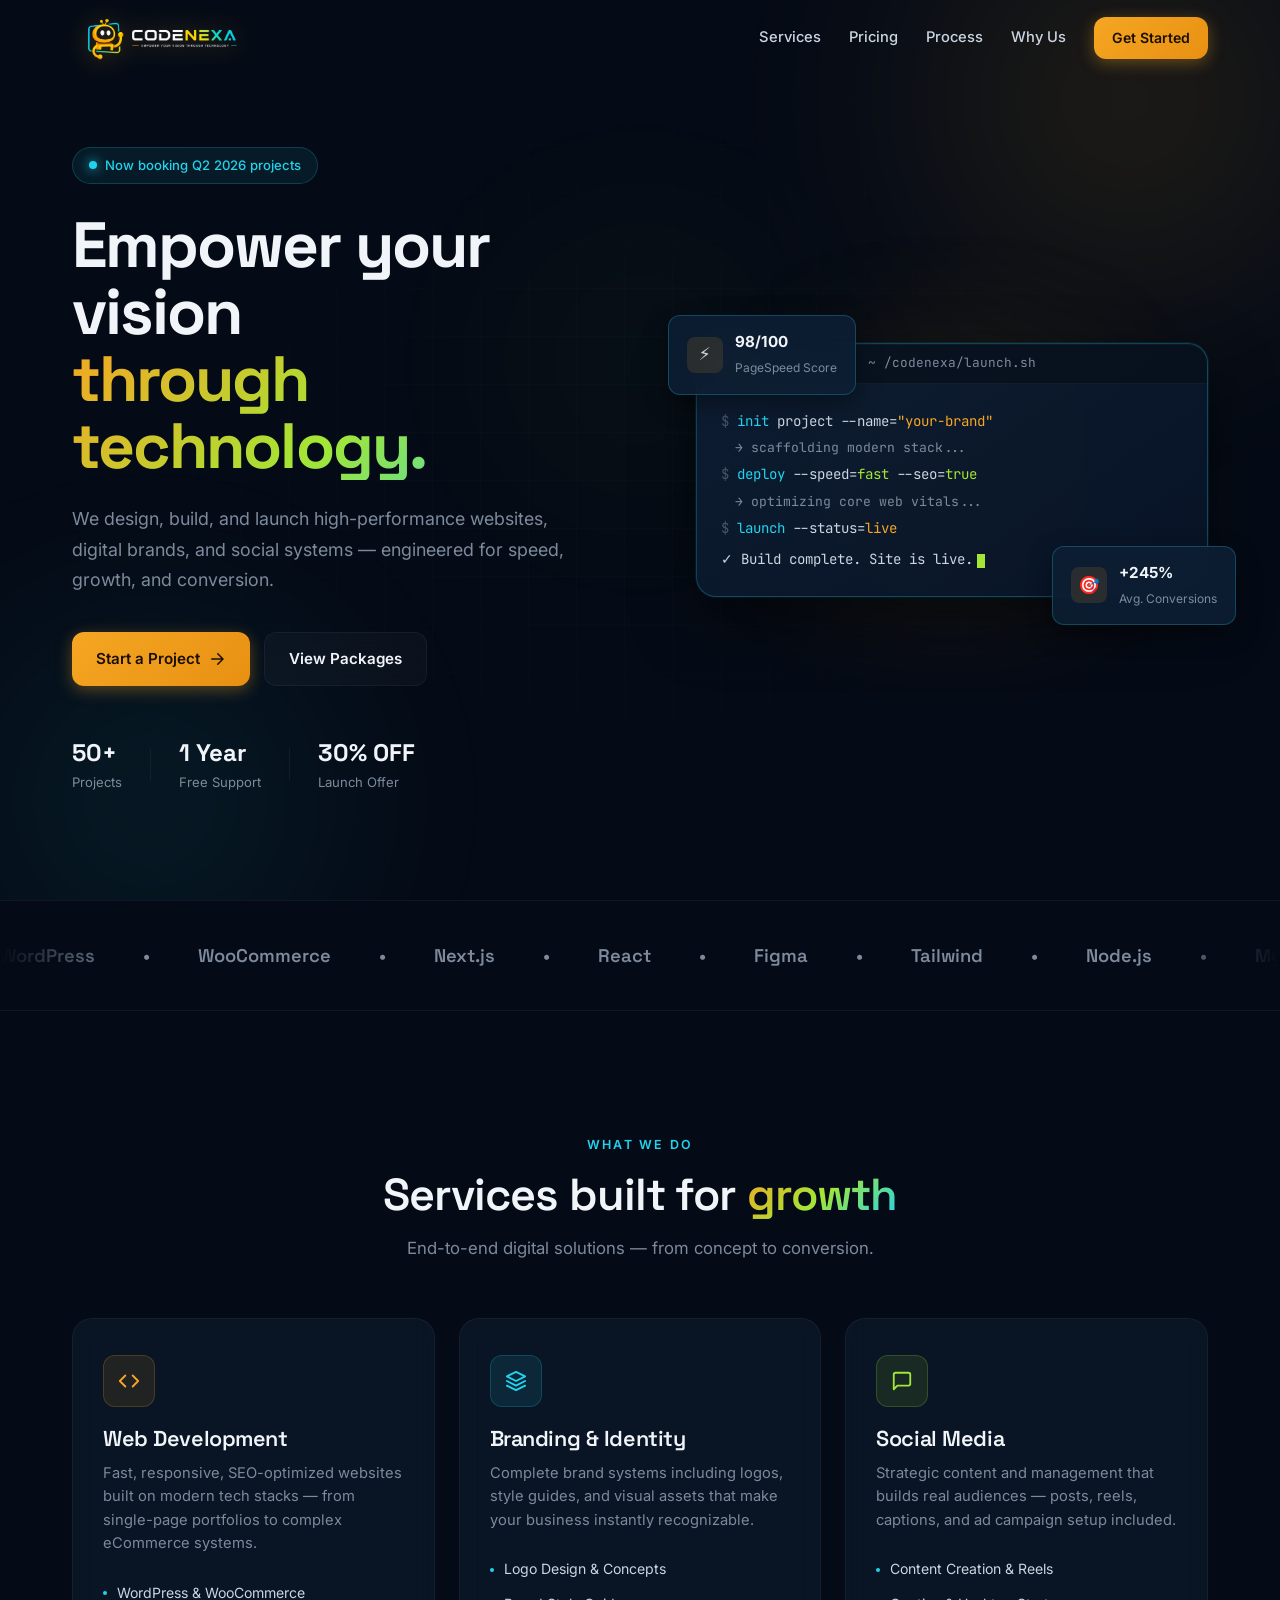
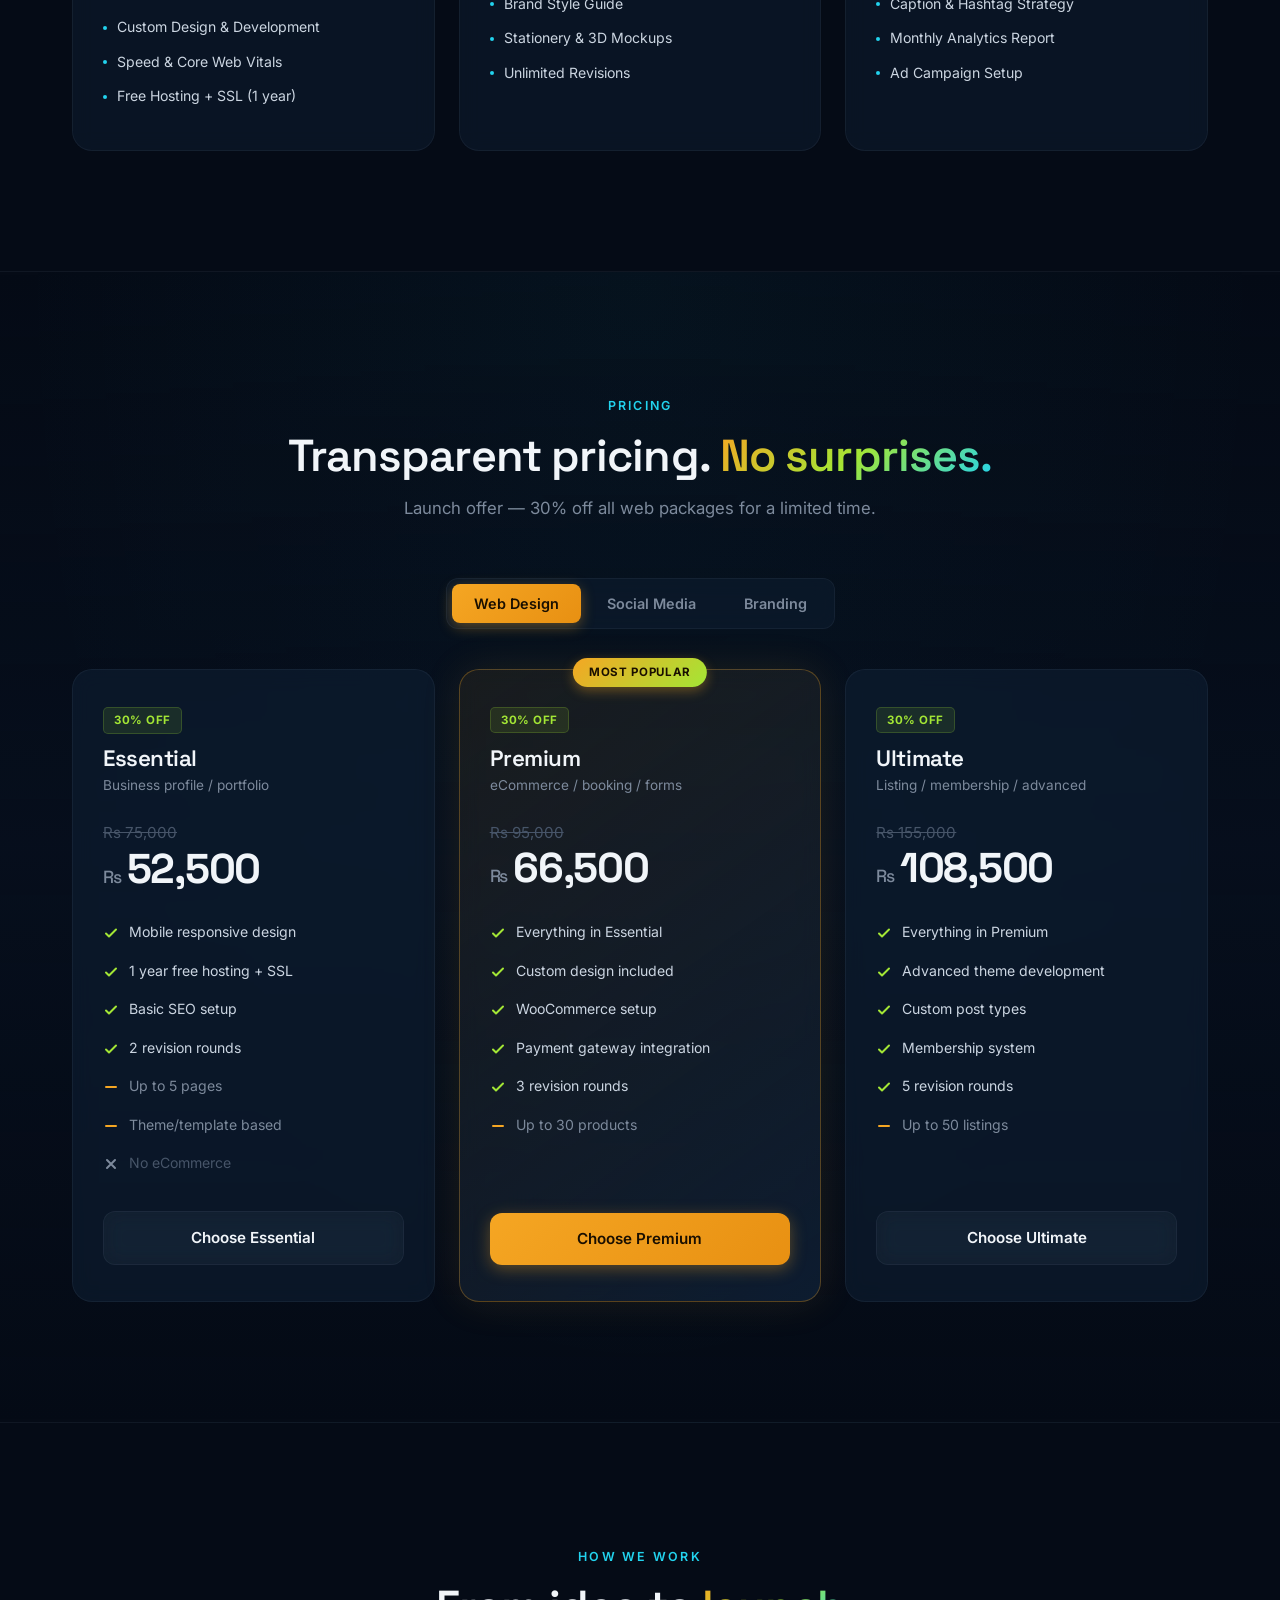
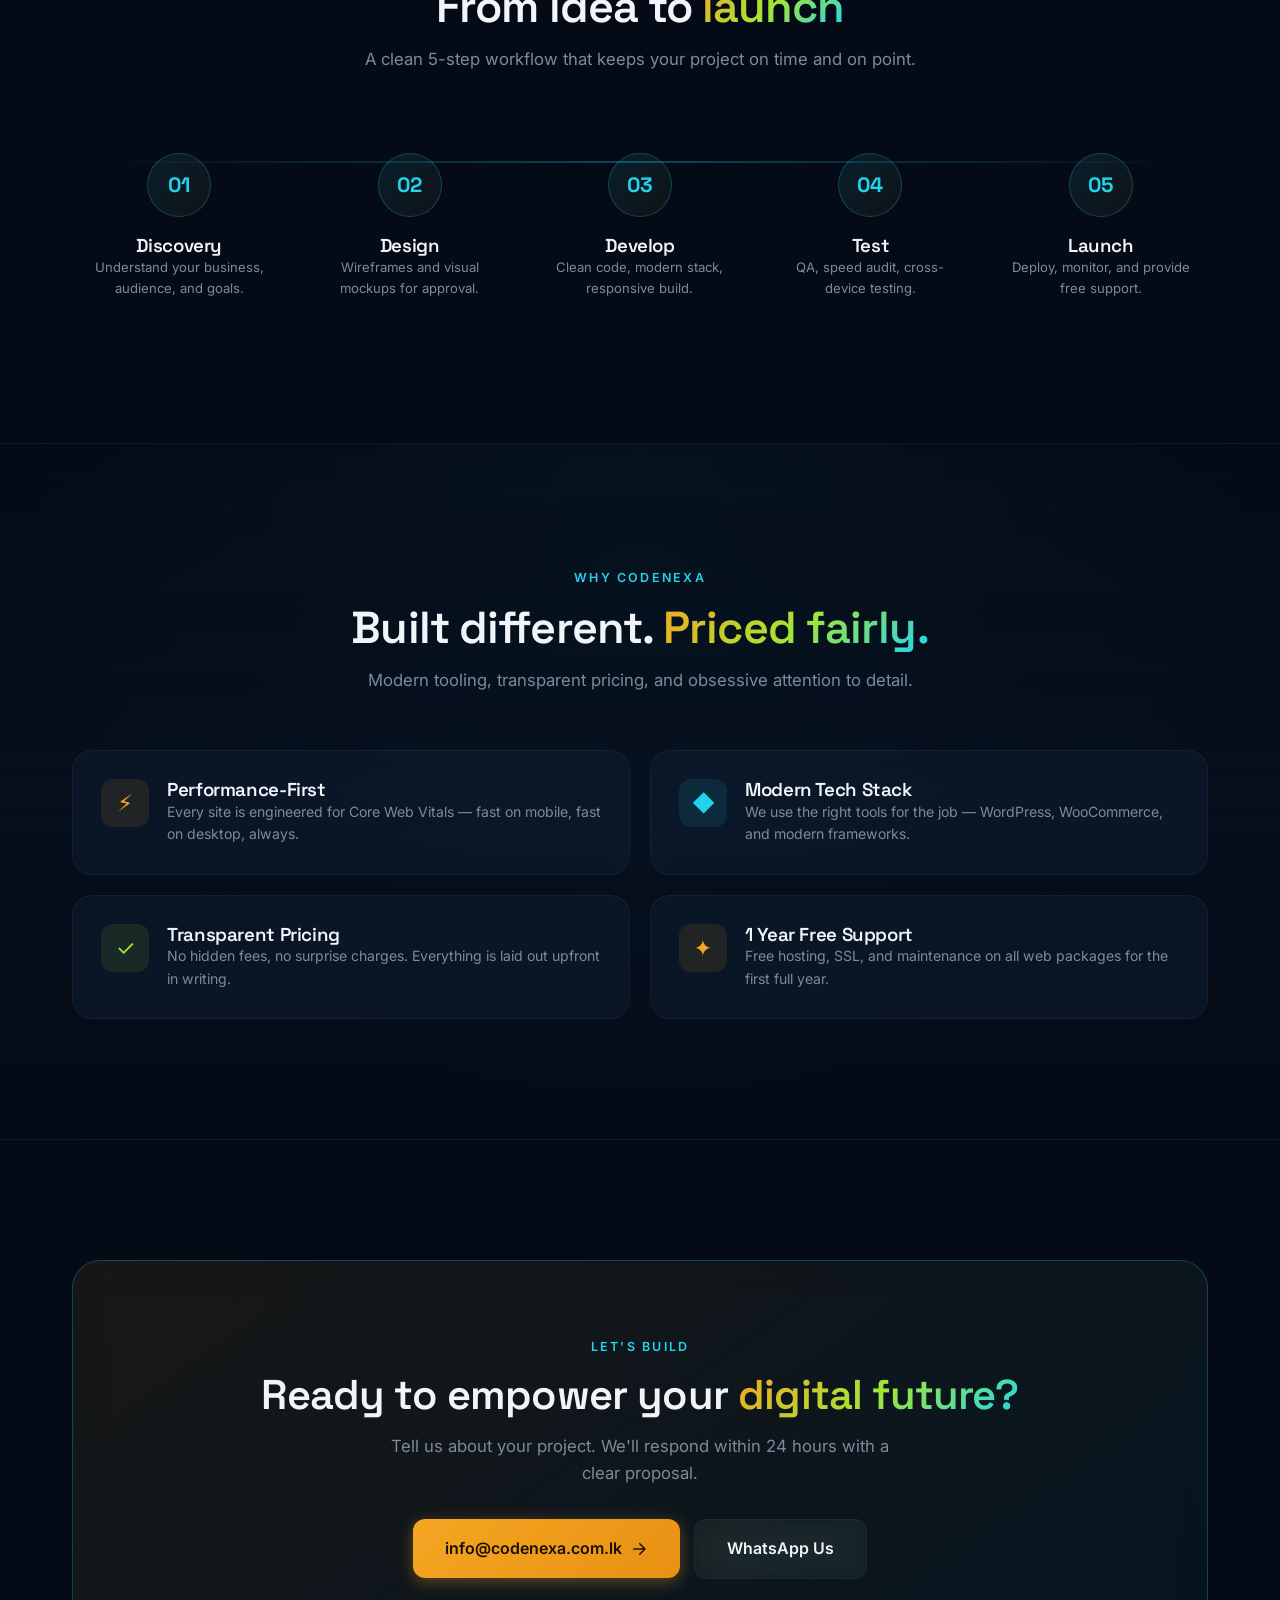
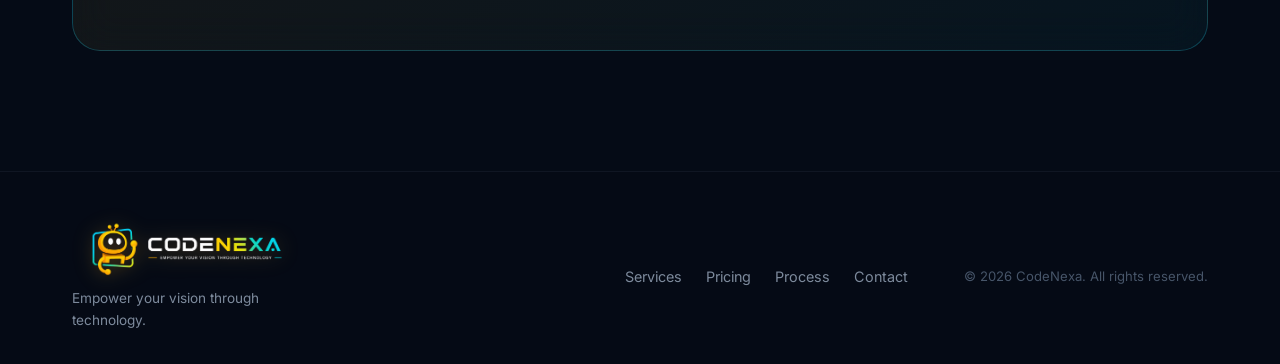
==== index.html @ 7597eef5 "Add files via upload" ====
<!DOCTYPE html>
<html lang="en">
<head>
    <meta charset="UTF-8">
    <title>CodeNexa — Empower Your Vision Through Technology</title>
    <meta name="viewport" content="width=device-width, initial-scale=1.0">
    <meta name="description" content="CodeNexa — Empower your vision through technology. Modern web development, branding, and digital solutions.">
    <meta name="keywords" content="CodeNexa, web development Sri Lanka, WordPress development, WooCommerce, branding, social media management">
    <meta name="author" content="CodeNexa">
    <meta name="robots" content="index, follow">
    <link rel="canonical" href="https://codenexa.com.lk/">

    <meta property="og:type" content="website">
    <meta property="og:locale" content="en_LK">
    <meta property="og:title" content="CodeNexa — Empower Your Vision Through Technology">
    <meta property="og:description" content="Modern web development, branding, and digital solutions built for speed, growth, and conversion.">
    <meta property="og:url" content="https://codenexa.com.lk/">
    <meta property="og:image" content="https://codenexa.com.lk/CODENEXA.png">
    <meta property="og:site_name" content="CodeNexa">

    <meta name="twitter:card" content="summary_large_image">
    <meta name="twitter:title" content="CodeNexa — Empower Your Vision Through Technology">
    <meta name="twitter:description" content="Modern web development, branding, and digital solutions built for speed, growth, and conversion.">
    <meta name="twitter:image" content="https://codenexa.com.lk/CODENEXA.png">

    <!-- Favicon (icon-only, no background) -->
    <link rel="icon" type="image/png" href="CodeNexa-icon.png">

    <!-- Fonts: Inter for UI, Space Grotesk for display, JetBrains Mono for code -->
    <link rel="preconnect" href="https://fonts.googleapis.com">
    <link rel="preconnect" href="https://fonts.gstatic.com" crossorigin>
    <link href="https://fonts.googleapis.com/css2?family=Inter:wght@400;500;600;700&family=Space+Grotesk:wght@500;600;700&family=JetBrains+Mono:wght@400;500&display=swap" rel="stylesheet">

    <!-- Stylesheet -->
    <link rel="stylesheet" href="styles.css">

    <!-- Google tag (gtag.js) -->
    <script async src="https://www.googletagmanager.com/gtag/js?id=G-E5M2438SVP"></script>
    <script>
      window.dataLayer = window.dataLayer || [];
      function gtag(){dataLayer.push(arguments);}
      gtag('js', new Date());
      gtag('config', 'G-E5M2438SVP');
    </script>

    <script type="application/ld+json">
    {
      "@context": "https://schema.org",
      "@type": "LocalBusiness",
      "name": "CodeNexa",
      "url": "https://codenexa.com.lk/",
      "image": "https://codenexa.com.lk/CODENEXA.png",
      "description": "CodeNexa builds modern websites, branding systems, and social media growth plans for businesses.",
      "email": "info@codenexa.com.lk",
      "telephone": "+94706623593",
      "address": {
        "@type": "PostalAddress",
        "addressCountry": "LK"
      },
      "areaServed": "Sri Lanka"
    }
    </script>
</head>
<body>

    <!-- ============================================================
         BACKGROUND LAYERS
         - Gradient mesh orbs + dotted grid for depth
         ============================================================ -->
    <div class="bg-layer" aria-hidden="true">
        <div class="mesh mesh-1"></div>
        <div class="mesh mesh-2"></div>
        <div class="mesh mesh-3"></div>
        <div class="noise"></div>
    </div>


    <!-- ============================================================
         NAVIGATION
         ============================================================ -->
    <header class="navbar" id="navbar">
        <div class="container nav-inner">
            <!-- Logo (full logo image with built-in "CodeNexa" wordmark) -->
            <a href="#home" class="brand" aria-label="CodeNexa home">
                <img src="CodeNexalogo2.png" alt="CodeNexa" class="brand-logo" width="300" height="90" loading="eager" decoding="async">
            </a>

            <!-- Desktop nav -->
            <nav class="nav-menu" id="navMenu" aria-label="Primary">
                <a href="#services">Services</a>
                <a href="#pricing">Pricing</a>
                <a href="#process">Process</a>
                <a href="#why">Why Us</a>
                <a href="#contact" class="btn btn-sm btn-primary">Get Started</a>
            </nav>

            <!-- Mobile toggle -->
            <button class="nav-toggle" id="navToggle" aria-label="Toggle menu" aria-expanded="false">
                <span></span><span></span><span></span>
            </button>
        </div>
    </header>


    <!-- ============================================================
         HERO SECTION
         ============================================================ -->
    <main>
    <section class="hero" id="home">
        <div class="container hero-inner">

            <!-- Left: copy -->
            <div class="hero-content reveal">
                <span class="chip">
                    <span class="chip-dot"></span>
                    Now booking Q2 2026 projects
                </span>

                <h1 class="hero-title">
                    Empower your vision
                    <span class="grad-text">through technology.</span>
                </h1>

                <p class="hero-sub">
                    We design, build, and launch high-performance websites, digital brands,
                    and social systems — engineered for speed, growth, and conversion.
                </p>

                <div class="hero-actions">
                    <a href="#contact" class="btn btn-primary">
                        Start a Project
                        <svg width="18" height="18" viewBox="0 0 24 24" fill="none"><path d="M5 12h14M13 5l7 7-7 7" stroke="currentColor" stroke-width="2" stroke-linecap="round" stroke-linejoin="round"/></svg>
                    </a>
                    <a href="#pricing" class="btn btn-ghost">View Packages</a>
                </div>

                <!-- Trust row -->
                <div class="trust-row">
                    <div class="trust-item">
                        <strong>50+</strong>
                        <span>Projects</span>
                    </div>
                    <div class="trust-sep"></div>
                    <div class="trust-item">
                        <strong>1 Year</strong>
                        <span>Free Support</span>
                    </div>
                    <div class="trust-sep"></div>
                    <div class="trust-item">
                        <strong>30% OFF</strong>
                        <span>Launch Offer</span>
                    </div>
                </div>
            </div>

            <!-- Right: glass panel with terminal -->
            <div class="hero-visual reveal">
                <div class="glow-orb"></div>
                <div class="terminal">
                    <div class="term-bar">
                        <div class="term-dots">
                            <span></span><span></span><span></span>
                        </div>
                        <div class="term-title">~ /codenexa/launch.sh</div>
                    </div>
                    <div class="term-body">
                        <p><span class="c-muted">$</span> <span class="c-cyan">init</span> project --name=<span class="c-amber">"your-brand"</span></p>
                        <p><span class="c-dim">→ scaffolding modern stack...</span></p>
                        <p><span class="c-muted">$</span> <span class="c-cyan">deploy</span> --speed=<span class="c-lime">fast</span> --seo=<span class="c-lime">true</span></p>
                        <p><span class="c-dim">→ optimizing core web vitals...</span></p>
                        <p><span class="c-muted">$</span> <span class="c-cyan">launch</span> --status=<span class="c-amber">live</span></p>
                        <p class="term-success">✓ Build complete. Site is live.<span class="cursor"></span></p>
                    </div>
                </div>

                <!-- Floating stat cards -->
                <div class="float-card float-card-1">
                    <div class="fc-icon">⚡</div>
                    <div>
                        <strong>98/100</strong>
                        <span>PageSpeed Score</span>
                    </div>
                </div>
                <div class="float-card float-card-2">
                    <div class="fc-icon">🎯</div>
                    <div>
                        <strong>+245%</strong>
                        <span>Avg. Conversions</span>
                    </div>
                </div>
            </div>

        </div>
    </section>


    <!-- ============================================================
         LOGO / PARTNER STRIP (tech marquee)
         ============================================================ -->
    <section class="marquee-section" aria-label="Technologies we use">
        <div class="marquee-mask">
            <div class="marquee-track">
                <span>WordPress</span><span>•</span>
                <span>WooCommerce</span><span>•</span>
                <span>Next.js</span><span>•</span>
                <span>React</span><span>•</span>
                <span>Figma</span><span>•</span>
                <span>Tailwind</span><span>•</span>
                <span>Node.js</span><span>•</span>
                <span>MySQL</span><span>•</span>
                <!-- Duplicate for seamless loop -->
                <span>WordPress</span><span>•</span>
                <span>WooCommerce</span><span>•</span>
                <span>Next.js</span><span>•</span>
                <span>React</span><span>•</span>
                <span>Figma</span><span>•</span>
                <span>Tailwind</span><span>•</span>
                <span>Node.js</span><span>•</span>
                <span>MySQL</span><span>•</span>
            </div>
        </div>
    </section>


    <!-- ============================================================
         SERVICES
         ============================================================ -->
    <section class="section" id="services">
        <div class="container">
            <div class="section-head">
                <span class="eyebrow">What we do</span>
                <h2 class="section-title">Services built for <span class="grad-text">growth</span></h2>
                <p class="section-lead">End-to-end digital solutions — from concept to conversion.</p>
            </div>

            <div class="grid-3">
                <article class="feature-card reveal">
                    <div class="feature-icon" data-variant="amber">
                        <svg width="22" height="22" viewBox="0 0 24 24" fill="none"><path d="M16 18l6-6-6-6M8 6l-6 6 6 6" stroke="currentColor" stroke-width="2" stroke-linecap="round" stroke-linejoin="round"/></svg>
                    </div>
                    <h3>Web Development</h3>
                    <p>Fast, responsive, SEO-optimized websites built on modern tech stacks — from single-page portfolios to complex eCommerce systems.</p>
                    <ul class="feature-list">
                        <li>WordPress & WooCommerce</li>
                        <li>Custom Design & Development</li>
                        <li>Speed & Core Web Vitals</li>
                        <li>Free Hosting + SSL (1 year)</li>
                    </ul>
                </article>

                <article class="feature-card reveal">
                    <div class="feature-icon" data-variant="cyan">
                        <svg width="22" height="22" viewBox="0 0 24 24" fill="none"><path d="M12 2L2 7l10 5 10-5-10-5zM2 17l10 5 10-5M2 12l10 5 10-5" stroke="currentColor" stroke-width="2" stroke-linecap="round" stroke-linejoin="round"/></svg>
                    </div>
                    <h3>Branding & Identity</h3>
                    <p>Complete brand systems including logos, style guides, and visual assets that make your business instantly recognizable.</p>
                    <ul class="feature-list">
                        <li>Logo Design & Concepts</li>
                        <li>Brand Style Guide</li>
                        <li>Stationery & 3D Mockups</li>
                        <li>Unlimited Revisions</li>
                    </ul>
                </article>

                <article class="feature-card reveal">
                    <div class="feature-icon" data-variant="lime">
                        <svg width="22" height="22" viewBox="0 0 24 24" fill="none"><path d="M21 15a2 2 0 01-2 2H7l-4 4V5a2 2 0 012-2h14a2 2 0 012 2z" stroke="currentColor" stroke-width="2" stroke-linecap="round" stroke-linejoin="round"/></svg>
                    </div>
                    <h3>Social Media</h3>
                    <p>Strategic content and management that builds real audiences — posts, reels, captions, and ad campaign setup included.</p>
                    <ul class="feature-list">
                        <li>Content Creation & Reels</li>
                        <li>Caption & Hashtag Strategy</li>
                        <li>Monthly Analytics Report</li>
                        <li>Ad Campaign Setup</li>
                    </ul>
                </article>
            </div>
        </div>
    </section>


    <!-- ============================================================
         PRICING
         ============================================================ -->
    <section class="section section-alt" id="pricing">
        <div class="container">
            <div class="section-head">
                <span class="eyebrow">Pricing</span>
                <h2 class="section-title">Transparent pricing. <span class="grad-text">No surprises.</span></h2>
                <p class="section-lead">Launch offer — 30% off all web packages for a limited time.</p>
            </div>

            <!-- Category Tabs -->
            <div class="tabs" role="tablist">
                <button class="tab is-active" data-tab="web" role="tab" aria-selected="true">Web Design</button>
                <button class="tab" data-tab="social" role="tab" aria-selected="false">Social Media</button>
                <button class="tab" data-tab="brand" role="tab" aria-selected="false">Branding</button>
            </div>

            <!-- Web Panel -->
            <div class="tab-panel is-active" data-panel="web">
                <div class="grid-3">
                    <article class="price-card reveal">
                        <div class="price-head">
                            <span class="price-tag">30% OFF</span>
                            <h3>Essential</h3>
                            <p class="price-desc">Business profile / portfolio</p>
                        </div>
                        <div class="price-amount">
                            <span class="price-old">Rs 75,000</span>
                            <div class="price-now"><span class="currency">Rs</span>52,500</div>
                        </div>
                        <ul class="price-features">
                            <li data-type="yes">Mobile responsive design</li>
                            <li data-type="yes">1 year free hosting + SSL</li>
                            <li data-type="yes">Basic SEO setup</li>
                            <li data-type="yes">2 revision rounds</li>
                            <li data-type="limit">Up to 5 pages</li>
                            <li data-type="limit">Theme/template based</li>
                            <li data-type="no">No eCommerce</li>
                        </ul>
                        <a href="#contact" class="btn btn-ghost btn-block">Choose Essential</a>
                    </article>

                    <article class="price-card featured reveal">
                        <div class="ribbon">Most Popular</div>
                        <div class="price-head">
                            <span class="price-tag">30% OFF</span>
                            <h3>Premium</h3>
                            <p class="price-desc">eCommerce / booking / forms</p>
                        </div>
                        <div class="price-amount">
                            <span class="price-old">Rs 95,000</span>
                            <div class="price-now"><span class="currency">Rs</span>66,500</div>
                        </div>
                        <ul class="price-features">
                            <li data-type="yes">Everything in Essential</li>
                            <li data-type="yes">Custom design included</li>
                            <li data-type="yes">WooCommerce setup</li>
                            <li data-type="yes">Payment gateway integration</li>
                            <li data-type="yes">3 revision rounds</li>
                            <li data-type="limit">Up to 30 products</li>
                        </ul>
                        <a href="#contact" class="btn btn-primary btn-block">Choose Premium</a>
                    </article>

                    <article class="price-card reveal">
                        <div class="price-head">
                            <span class="price-tag">30% OFF</span>
                            <h3>Ultimate</h3>
                            <p class="price-desc">Listing / membership / advanced</p>
                        </div>
                        <div class="price-amount">
                            <span class="price-old">Rs 155,000</span>
                            <div class="price-now"><span class="currency">Rs</span>108,500</div>
                        </div>
                        <ul class="price-features">
                            <li data-type="yes">Everything in Premium</li>
                            <li data-type="yes">Advanced theme development</li>
                            <li data-type="yes">Custom post types</li>
                            <li data-type="yes">Membership system</li>
                            <li data-type="yes">5 revision rounds</li>
                            <li data-type="limit">Up to 50 listings</li>
                        </ul>
                        <a href="#contact" class="btn btn-ghost btn-block">Choose Ultimate</a>
                    </article>
                </div>
            </div>

            <!-- Social Panel -->
            <div class="tab-panel" data-panel="social">
                <div class="grid-3">
                    <article class="price-card reveal">
                        <div class="price-head">
                            <h3>Essential</h3>
                            <p class="price-desc">Starter presence</p>
                        </div>
                        <div class="price-amount">
                            <div class="price-now"><span class="currency">Rs</span>15,000<span class="per">/mo</span></div>
                        </div>
                        <ul class="price-features">
                            <li data-type="yes">2 social platforms</li>
                            <li data-type="yes">4 static posts</li>
                            <li data-type="yes">2 reels per month</li>
                            <li data-type="yes">Caption & hashtag research</li>
                            <li data-type="yes">Profile management</li>
                            <li data-type="yes">Monthly report</li>
                        </ul>
                        <a href="#contact" class="btn btn-ghost btn-block">Choose Essential</a>
                    </article>

                    <article class="price-card featured reveal">
                        <div class="ribbon">Most Popular</div>
                        <div class="price-head">
                            <h3>Premium</h3>
                            <p class="price-desc">Growing brand presence</p>
                        </div>
                        <div class="price-amount">
                            <div class="price-now"><span class="currency">Rs</span>35,000<span class="per">/mo</span></div>
                        </div>
                        <ul class="price-features">
                            <li data-type="yes">3 social platforms</li>
                            <li data-type="yes">6 static posts</li>
                            <li data-type="yes">4 reels per month</li>
                            <li data-type="yes">Caption & hashtag research</li>
                            <li data-type="yes">Profile management</li>
                            <li data-type="yes">1 ad campaign setup</li>
                        </ul>
                        <a href="#contact" class="btn btn-primary btn-block">Choose Premium</a>
                    </article>

                    <article class="price-card reveal">
                        <div class="price-head">
                            <h3>Ultimate</h3>
                            <p class="price-desc">Full-scale management</p>
                        </div>
                        <div class="price-amount">
                            <div class="price-now"><span class="currency">Rs</span>75,000<span class="per">/mo</span></div>
                        </div>
                        <ul class="price-features">
                            <li data-type="yes">4 social platforms</li>
                            <li data-type="yes">15 static posts</li>
                            <li data-type="yes">6 reels per month</li>
                            <li data-type="yes">Caption & hashtag research</li>
                            <li data-type="yes">Profile management</li>
                            <li data-type="yes">2 ad campaign setups</li>
                        </ul>
                        <a href="#contact" class="btn btn-ghost btn-block">Choose Ultimate</a>
                    </article>
                </div>
            </div>

            <!-- Brand Panel -->
            <div class="tab-panel" data-panel="brand">
                <div class="grid-3">
                    <article class="price-card reveal">
                        <div class="price-head">
                            <h3>Essential</h3>
                            <p class="price-desc">Clean professional logo</p>
                        </div>
                        <div class="price-amount">
                            <div class="price-now"><span class="currency">Rs</span>15,000</div>
                        </div>
                        <ul class="price-features">
                            <li data-type="yes">1 logo concept</li>
                            <li data-type="yes">High resolution files</li>
                            <li data-type="yes">Source & vector files</li>
                            <li data-type="yes">Color codes</li>
                            <li data-type="yes">3D mockups</li>
                            <li data-type="yes">Unlimited revisions</li>
                        </ul>
                        <a href="#contact" class="btn btn-ghost btn-block">Choose Essential</a>
                    </article>

                    <article class="price-card featured reveal">
                        <div class="ribbon">Best Value</div>
                        <div class="price-head">
                            <h3>Premium</h3>
                            <p class="price-desc">Complete brand identity</p>
                        </div>
                        <div class="price-amount">
                            <div class="price-now"><span class="currency">Rs</span>25,000</div>
                        </div>
                        <ul class="price-features">
                            <li data-type="yes">2 logo concepts</li>
                            <li data-type="yes">Stationery designs</li>
                            <li data-type="yes">Brand style guide</li>
                            <li data-type="yes">Source & vector files</li>
                            <li data-type="yes">3D mockups</li>
                            <li data-type="yes">Unlimited revisions</li>
                        </ul>
                        <a href="#contact" class="btn btn-primary btn-block">Choose Premium</a>
                    </article>

                    <article class="price-card reveal">
                        <div class="price-head">
                            <h3>Ultimate</h3>
                            <p class="price-desc">Premium brand package</p>
                        </div>
                        <div class="price-amount">
                            <div class="price-now"><span class="currency">Rs</span>35,000</div>
                        </div>
                        <ul class="price-features">
                            <li data-type="yes">Everything in Premium</li>
                            <li data-type="yes">Extended stationery set</li>
                            <li data-type="yes">Complete brand guide</li>
                            <li data-type="yes">Pattern & watermark design</li>
                            <li data-type="yes">Typography guidelines</li>
                            <li data-type="yes">Do's & Don'ts document</li>
                        </ul>
                        <a href="#contact" class="btn btn-ghost btn-block">Choose Ultimate</a>
                    </article>
                </div>
            </div>
        </div>
    </section>


    <!-- ============================================================
         PROCESS
         ============================================================ -->
    <section class="section" id="process">
        <div class="container">
            <div class="section-head">
                <span class="eyebrow">How we work</span>
                <h2 class="section-title">From idea to <span class="grad-text">launch</span></h2>
                <p class="section-lead">A clean 5-step workflow that keeps your project on time and on point.</p>
            </div>

            <div class="process-grid">
                <div class="process-step reveal">
                    <div class="step-num">01</div>
                    <h3>Discovery</h3>
                    <p>Understand your business, audience, and goals.</p>
                </div>
                <div class="process-step reveal">
                    <div class="step-num">02</div>
                    <h3>Design</h3>
                    <p>Wireframes and visual mockups for approval.</p>
                </div>
                <div class="process-step reveal">
                    <div class="step-num">03</div>
                    <h3>Develop</h3>
                    <p>Clean code, modern stack, responsive build.</p>
                </div>
                <div class="process-step reveal">
                    <div class="step-num">04</div>
                    <h3>Test</h3>
                    <p>QA, speed audit, cross-device testing.</p>
                </div>
                <div class="process-step reveal">
                    <div class="step-num">05</div>
                    <h3>Launch</h3>
                    <p>Deploy, monitor, and provide free support.</p>
                </div>
            </div>
        </div>
    </section>


    <!-- ============================================================
         WHY US
         ============================================================ -->
    <section class="section section-alt" id="why">
        <div class="container">
            <div class="section-head">
                <span class="eyebrow">Why CodeNexa</span>
                <h2 class="section-title">Built different. <span class="grad-text">Priced fairly.</span></h2>
                <p class="section-lead">Modern tooling, transparent pricing, and obsessive attention to detail.</p>
            </div>

            <div class="grid-2">
                <div class="why-card reveal">
                    <div class="why-icon" data-variant="amber">⚡</div>
                    <div>
                        <h3>Performance-First</h3>
                        <p>Every site is engineered for Core Web Vitals — fast on mobile, fast on desktop, always.</p>
                    </div>
                </div>
                <div class="why-card reveal">
                    <div class="why-icon" data-variant="cyan">◆</div>
                    <div>
                        <h3>Modern Tech Stack</h3>
                        <p>We use the right tools for the job — WordPress, WooCommerce, and modern frameworks.</p>
                    </div>
                </div>
                <div class="why-card reveal">
                    <div class="why-icon" data-variant="lime">✓</div>
                    <div>
                        <h3>Transparent Pricing</h3>
                        <p>No hidden fees, no surprise charges. Everything is laid out upfront in writing.</p>
                    </div>
                </div>
                <div class="why-card reveal">
                    <div class="why-icon" data-variant="amber">✦</div>
                    <div>
                        <h3>1 Year Free Support</h3>
                        <p>Free hosting, SSL, and maintenance on all web packages for the first full year.</p>
                    </div>
                </div>
            </div>
        </div>
    </section>


    <!-- ============================================================
         CTA / CONTACT
         ============================================================ -->
    <section class="section" id="contact">
        <div class="container">
            <div class="cta-box reveal">
                <div class="cta-glow"></div>
                <span class="eyebrow">Let's build</span>
                <h2>Ready to empower your <span class="grad-text">digital future?</span></h2>
                <p>Tell us about your project. We'll respond within 24 hours with a clear proposal.</p>
                <div class="cta-actions">
                    <a href="mailto:info@codenexa.com.lk" class="btn btn-primary btn-lg">
                        info@codenexa.com.lk
                        <svg width="18" height="18" viewBox="0 0 24 24" fill="none"><path d="M5 12h14M13 5l7 7-7 7" stroke="currentColor" stroke-width="2" stroke-linecap="round" stroke-linejoin="round"/></svg>
                    </a>
                    <a href="https://wa.me/94706623593?text=Hi%20CodeNexa%2C%20I%20want%20to%20start%20a%20project." class="btn btn-ghost btn-lg">WhatsApp Us</a>
                </div>
            </div>
        </div>
    </section>
    </main>


    <!-- ============================================================
         FOOTER
         ============================================================ -->
    <footer class="footer">
        <div class="container footer-inner">
            <div class="footer-brand">
                <img src="CodeNexalogo2.png" alt="CodeNexa" class="footer-logo" width="300" height="90" loading="lazy" decoding="async">
                <p>Empower your vision through technology.</p>
            </div>
            <div class="footer-links">
                <a href="#services">Services</a>
                <a href="#pricing">Pricing</a>
                <a href="#process">Process</a>
                <a href="#contact">Contact</a>
            </div>
            <p class="footer-copy">© 2026 CodeNexa. All rights reserved.</p>
        </div>
    </footer>

    <!-- Script -->
    <script src="script.js"></script>
</body>
</html>
---- styles.css ----
/* ================================================================
   CODENEXA — MODERN DARK TECH UI
   Color system extracted from brand logo
   ================================================================ */

/* ----------------------------------------------------------------
   DESIGN TOKENS
   ---------------------------------------------------------------- */
:root {
    /* Backgrounds */
    --bg-void: #050B16;           /* Deepest navy - page base */
    --bg-deep: #081426;           /* Card backgrounds */
    --bg-surface: #0E1E33;        /* Elevated surface */
    --bg-hover: #132940;          /* Hover states */

    /* Brand colors from logo */
    --amber: #F5A623;             /* Primary - robot body */
    --amber-glow: rgba(245, 166, 35, 0.35);
    --cyan: #22D3EE;              /* Secondary - frame accent */
    --cyan-glow: rgba(34, 211, 238, 0.35);
    --lime: #A3E635;              /* Highlight - gradient end */
    --lime-glow: rgba(163, 230, 53, 0.3);

    /* Text */
    --text-hi: #F1F5F9;           /* Headlines, strong emphasis */
    --text: #CBD5E1;              /* Body text */
    --text-dim: #7D8A9C;          /* Muted / meta */
    --text-faint: #475569;        /* Disabled / subtle */

    /* Borders */
    --border: rgba(148, 163, 184, 0.08);
    --border-hi: rgba(34, 211, 238, 0.25);

    /* Effects */
    --shadow-sm: 0 2px 8px rgba(0, 0, 0, 0.3);
    --shadow-md: 0 8px 24px rgba(0, 0, 0, 0.4);
    --shadow-lg: 0 24px 60px rgba(0, 0, 0, 0.5);
    --shadow-glow: 0 0 40px rgba(245, 166, 35, 0.25);

    /* Radii */
    --r-sm: 8px;
    --r-md: 12px;
    --r-lg: 20px;
    --r-xl: 28px;

    /* Motion */
    --ease: cubic-bezier(0.22, 1, 0.36, 1);
    --dur: 0.4s;

    /* Layout */
    --container: 1200px;
    --gutter: clamp(16px, 4vw, 32px);
}


/* ----------------------------------------------------------------
   RESET & BASE
   ---------------------------------------------------------------- */
*, *::before, *::after {
    margin: 0;
    padding: 0;
    box-sizing: border-box;
}

html {
    scroll-behavior: smooth;
    scroll-padding-top: 80px;
    -webkit-font-smoothing: antialiased;
}

body {
    font-family: 'Inter', system-ui, sans-serif;
    font-size: 16px;
    line-height: 1.6;
    background: var(--bg-void);
    color: var(--text);
    overflow-x: hidden;
    min-height: 100vh;
}

img { max-width: 100%; display: block; }
a { color: inherit; text-decoration: none; }
ul { list-style: none; }
button { font-family: inherit; cursor: pointer; border: none; background: none; color: inherit; }

h1, h2, h3, h4 {
    font-family: 'Space Grotesk', 'Inter', sans-serif;
    color: var(--text-hi);
    line-height: 1.15;
    letter-spacing: -0.02em;
    font-weight: 600;
}


/* ----------------------------------------------------------------
   LAYOUT HELPERS
   ---------------------------------------------------------------- */
.container {
    width: 100%;
    max-width: var(--container);
    margin: 0 auto;
    padding: 0 var(--gutter);
    position: relative;
    z-index: 1;
}

.grad-text {
    background: linear-gradient(135deg, var(--amber) 0%, var(--lime) 50%, var(--cyan) 100%);
    -webkit-background-clip: text;
    background-clip: text;
    -webkit-text-fill-color: transparent;
    color: transparent;
    display: inline-block;
}

.eyebrow {
    display: inline-block;
    font-size: 0.78rem;
    font-weight: 600;
    letter-spacing: 0.18em;
    text-transform: uppercase;
    color: var(--cyan);
    margin-bottom: 14px;
}

.section {
    padding: clamp(60px, 10vw, 120px) 0;
    position: relative;
}

.section-alt {
    background:
        linear-gradient(180deg, transparent, rgba(8, 20, 38, 0.4) 50%, transparent),
        radial-gradient(ellipse at 50% 0%, rgba(34, 211, 238, 0.04) 0%, transparent 70%);
    border-top: 1px solid var(--border);
    border-bottom: 1px solid var(--border);
}

.section-head {
    text-align: center;
    max-width: 720px;
    margin: 0 auto 56px;
}

.section-title {
    font-size: clamp(1.8rem, 4vw, 2.8rem);
    margin-bottom: 14px;
}

.section-lead {
    font-size: 1.05rem;
    color: var(--text-dim);
}


/* ----------------------------------------------------------------
   BACKGROUND EFFECTS
   ---------------------------------------------------------------- */
.bg-layer {
    position: fixed;
    inset: 0;
    z-index: -1;
    overflow: hidden;
    pointer-events: none;
}

.mesh {
    position: absolute;
    border-radius: 50%;
    filter: blur(100px);
    opacity: 0.6;
}

.mesh-1 {
    width: 600px;
    height: 600px;
    background: radial-gradient(circle, var(--amber) 0%, transparent 70%);
    top: -200px;
    right: -150px;
    opacity: 0.15;
}

.mesh-2 {
    width: 500px;
    height: 500px;
    background: radial-gradient(circle, var(--cyan) 0%, transparent 70%);
    bottom: -150px;
    left: -100px;
    opacity: 0.12;
}

.mesh-3 {
    width: 400px;
    height: 400px;
    background: radial-gradient(circle, var(--lime) 0%, transparent 70%);
    top: 40%;
    left: 50%;
    transform: translate(-50%, -50%);
    opacity: 0.05;
}

.noise {
    position: absolute;
    inset: 0;
    background-image:
        linear-gradient(rgba(148, 163, 184, 0.02) 1px, transparent 1px),
        linear-gradient(90deg, rgba(148, 163, 184, 0.02) 1px, transparent 1px);
    background-size: 48px 48px;
    mask-image: radial-gradient(ellipse at center, black 20%, transparent 80%);
}


/* ----------------------------------------------------------------
   BUTTONS
   ---------------------------------------------------------------- */
.btn {
    display: inline-flex;
    align-items: center;
    justify-content: center;
    gap: 8px;
    padding: 14px 24px;
    border-radius: var(--r-md);
    font-weight: 600;
    font-size: 0.95rem;
    cursor: pointer;
    transition: all var(--dur) var(--ease);
    white-space: nowrap;
    font-family: inherit;
}

.btn-sm { padding: 10px 18px; font-size: 0.88rem; }
.btn-lg { padding: 16px 32px; font-size: 1rem; }
.btn-block { width: 100%; }

.btn-primary {
    background: linear-gradient(135deg, var(--amber), #E89012);
    color: #1A0F00;
    box-shadow: 0 4px 16px var(--amber-glow);
}

.btn-primary:hover {
    transform: translateY(-2px);
    box-shadow: 0 10px 28px var(--amber-glow);
    filter: brightness(1.08);
}

.btn-ghost {
    background: rgba(255, 255, 255, 0.03);
    color: var(--text-hi);
    border: 1px solid var(--border);
    backdrop-filter: blur(10px);
}

.btn-ghost:hover {
    background: rgba(34, 211, 238, 0.08);
    border-color: var(--border-hi);
    color: var(--cyan);
    transform: translateY(-2px);
}


/* ----------------------------------------------------------------
   NAVIGATION
   ---------------------------------------------------------------- */
.navbar {
    position: fixed;
    top: 0;
    left: 0;
    right: 0;
    z-index: 100;
    padding: 16px 0;
    transition: all var(--dur) var(--ease);
}

.navbar.scrolled {
    background: rgba(5, 11, 22, 0.75);
    backdrop-filter: blur(20px);
    border-bottom: 1px solid var(--border);
    padding: 10px 0;
}

.nav-inner {
    display: flex;
    align-items: center;
    justify-content: space-between;
    gap: 24px;
}

.brand {
    display: flex;
    align-items: center;
    flex-shrink: 0;
    transition: opacity var(--dur) var(--ease);
}

.brand:hover { opacity: 0.85; }

.brand-logo {
    height: 44px;
    width: auto;
    object-fit: contain;
    filter: drop-shadow(0 2px 12px var(--amber-glow));
    transition: filter var(--dur) var(--ease);
}

.brand:hover .brand-logo {
    filter: drop-shadow(0 4px 18px var(--amber-glow)) drop-shadow(0 0 8px var(--cyan-glow));
}

.nav-menu {
    display: flex;
    align-items: center;
    gap: 28px;
}

.nav-menu a:not(.btn) {
    color: var(--text);
    font-size: 0.92rem;
    font-weight: 500;
    transition: color var(--dur) var(--ease);
    position: relative;
}

.nav-menu a:not(.btn)::after {
    content: '';
    position: absolute;
    bottom: -6px;
    left: 0;
    width: 0;
    height: 2px;
    background: var(--cyan);
    transition: width var(--dur) var(--ease);
}

.nav-menu a:not(.btn):hover { color: var(--cyan); }
.nav-menu a:not(.btn):hover::after { width: 100%; }

.nav-toggle {
    display: none;
    flex-direction: column;
    gap: 5px;
    padding: 10px;
    cursor: pointer;
}

.nav-toggle span {
    width: 22px;
    height: 2px;
    background: var(--text-hi);
    border-radius: 2px;
    transition: all var(--dur) var(--ease);
}

.nav-toggle.active span:nth-child(1) { transform: translateY(7px) rotate(45deg); }
.nav-toggle.active span:nth-child(2) { opacity: 0; }
.nav-toggle.active span:nth-child(3) { transform: translateY(-7px) rotate(-45deg); }


/* ----------------------------------------------------------------
   HERO
   ---------------------------------------------------------------- */
.hero {
    min-height: 100vh;
    display: flex;
    align-items: center;
    padding: 120px 0 80px;
    position: relative;
}

.hero-inner {
    display: grid;
    grid-template-columns: 1.1fr 1fr;
    gap: 60px;
    align-items: center;
}

.chip {
    display: inline-flex;
    align-items: center;
    gap: 8px;
    padding: 7px 16px;
    background: rgba(34, 211, 238, 0.08);
    border: 1px solid rgba(34, 211, 238, 0.2);
    border-radius: 50px;
    font-size: 0.82rem;
    color: var(--cyan);
    margin-bottom: 28px;
    font-weight: 500;
}

.chip-dot {
    width: 8px;
    height: 8px;
    border-radius: 50%;
    background: var(--cyan);
    box-shadow: 0 0 12px var(--cyan);
    animation: pulse 2s infinite;
}

@keyframes pulse {
    0%, 100% { opacity: 1; transform: scale(1); }
    50% { opacity: 0.5; transform: scale(1.2); }
}

.hero-title {
    font-size: clamp(2.2rem, 5.5vw, 4rem);
    font-weight: 700;
    line-height: 1.05;
    letter-spacing: -0.03em;
    margin-bottom: 24px;
    color: var(--text-hi);
}

.hero-sub {
    font-size: 1.12rem;
    color: var(--text-dim);
    margin-bottom: 36px;
    max-width: 520px;
    line-height: 1.7;
}

.hero-actions {
    display: flex;
    gap: 14px;
    margin-bottom: 48px;
    flex-wrap: wrap;
}

.trust-row {
    display: flex;
    align-items: center;
    gap: 28px;
    flex-wrap: wrap;
}

.trust-item {
    display: flex;
    flex-direction: column;
}

.trust-item strong {
    font-family: 'Space Grotesk', sans-serif;
    font-size: 1.5rem;
    color: var(--text-hi);
    font-weight: 700;
}

.trust-item span {
    font-size: 0.82rem;
    color: var(--text-dim);
}

.trust-sep {
    width: 1px;
    height: 32px;
    background: var(--border);
}


/* ----------------------------------------------------------------
   HERO VISUAL - TERMINAL
   ---------------------------------------------------------------- */
.hero-visual {
    position: relative;
}

.glow-orb {
    position: absolute;
    inset: -40px;
    background: radial-gradient(circle, var(--amber-glow) 0%, transparent 70%);
    filter: blur(50px);
    z-index: -1;
    opacity: 0.4;
    animation: float-glow 6s ease-in-out infinite;
}

@keyframes float-glow {
    0%, 100% { transform: translate(0, 0); }
    50% { transform: translate(-20px, 20px); }
}

.terminal {
    background: linear-gradient(145deg, rgba(14, 30, 51, 0.95), rgba(8, 20, 38, 0.95));
    border: 1px solid var(--border-hi);
    border-radius: var(--r-lg);
    overflow: hidden;
    box-shadow:
        var(--shadow-lg),
        0 0 0 1px rgba(34, 211, 238, 0.1),
        inset 0 1px 0 rgba(255, 255, 255, 0.05);
    backdrop-filter: blur(20px);
}

.term-bar {
    display: flex;
    align-items: center;
    padding: 14px 18px;
    background: rgba(0, 0, 0, 0.3);
    border-bottom: 1px solid var(--border);
    position: relative;
}

.term-dots {
    display: flex;
    gap: 7px;
}

.term-dots span {
    width: 11px;
    height: 11px;
    border-radius: 50%;
}

.term-dots span:nth-child(1) { background: #FF5F56; }
.term-dots span:nth-child(2) { background: #FFBD2E; }
.term-dots span:nth-child(3) { background: #27C93F; }

.term-title {
    position: absolute;
    left: 50%;
    transform: translateX(-50%);
    font-family: 'JetBrains Mono', monospace;
    font-size: 0.8rem;
    color: var(--text-dim);
}

.term-body {
    padding: 24px;
    font-family: 'JetBrains Mono', monospace;
    font-size: 0.88rem;
    line-height: 1.9;
}

.term-body p { color: var(--text); }
.c-muted { color: var(--text-faint); }
.c-cyan { color: var(--cyan); }
.c-amber { color: var(--amber); }
.c-lime { color: var(--lime); }
.c-dim { color: var(--text-dim); font-size: 0.82rem; padding-left: 14px; }
.term-success { color: var(--lime); margin-top: 4px; }

.cursor {
    display: inline-block;
    width: 8px;
    height: 14px;
    background: var(--lime);
    margin-left: 4px;
    vertical-align: text-bottom;
    animation: blink 1s step-end infinite;
}

@keyframes blink {
    0%, 100% { opacity: 1; }
    50% { opacity: 0; }
}


/* Floating mini-cards */
.float-card {
    position: absolute;
    display: flex;
    align-items: center;
    gap: 12px;
    padding: 14px 18px;
    background: rgba(14, 30, 51, 0.9);
    border: 1px solid var(--border-hi);
    border-radius: var(--r-md);
    backdrop-filter: blur(20px);
    box-shadow: var(--shadow-md);
    animation: float 4s ease-in-out infinite;
}

.float-card-1 { top: -28px; left: -28px; animation-delay: 0s; }
.float-card-2 { bottom: -28px; right: -28px; animation-delay: 2s; }

.fc-icon {
    width: 36px;
    height: 36px;
    display: flex;
    align-items: center;
    justify-content: center;
    background: rgba(245, 166, 35, 0.12);
    border-radius: var(--r-sm);
    font-size: 1.1rem;
}

.float-card strong {
    display: block;
    color: var(--text-hi);
    font-size: 0.95rem;
    font-weight: 700;
}

.float-card span {
    font-size: 0.75rem;
    color: var(--text-dim);
}

@keyframes float {
    0%, 100% { transform: translateY(0); }
    50% { transform: translateY(-10px); }
}


/* ----------------------------------------------------------------
   MARQUEE
   ---------------------------------------------------------------- */
.marquee-section {
    padding: 40px 0;
    border-top: 1px solid var(--border);
    border-bottom: 1px solid var(--border);
    background: rgba(5, 11, 22, 0.5);
}

.marquee-mask {
    overflow: hidden;
    mask-image: linear-gradient(90deg, transparent, black 10%, black 90%, transparent);
}

.marquee-track {
    display: flex;
    gap: 48px;
    animation: marquee 30s linear infinite;
    white-space: nowrap;
    align-items: center;
}

.marquee-track span {
    font-family: 'Space Grotesk', sans-serif;
    font-size: 1.15rem;
    font-weight: 600;
    color: var(--text-dim);
    flex-shrink: 0;
}

@keyframes marquee {
    from { transform: translateX(0); }
    to { transform: translateX(-50%); }
}


/* ----------------------------------------------------------------
   GRIDS
   ---------------------------------------------------------------- */
.grid-3 {
    display: grid;
    grid-template-columns: repeat(3, 1fr);
    gap: 24px;
}

.grid-2 {
    display: grid;
    grid-template-columns: repeat(2, 1fr);
    gap: 20px;
}


/* ----------------------------------------------------------------
   FEATURE CARDS (SERVICES)
   ---------------------------------------------------------------- */
.feature-card {
    padding: 36px 30px;
    background: rgba(14, 30, 51, 0.5);
    border: 1px solid var(--border);
    border-radius: var(--r-lg);
    backdrop-filter: blur(10px);
    transition: all var(--dur) var(--ease);
    position: relative;
    overflow: hidden;
}

.feature-card::before {
    content: '';
    position: absolute;
    inset: 0;
    border-radius: var(--r-lg);
    padding: 1px;
    background: linear-gradient(135deg, transparent, var(--cyan) 50%, transparent);
    -webkit-mask: linear-gradient(#fff 0 0) content-box, linear-gradient(#fff 0 0);
    -webkit-mask-composite: xor;
    mask-composite: exclude;
    opacity: 0;
    transition: opacity var(--dur) var(--ease);
}

.feature-card:hover {
    transform: translateY(-6px);
    background: rgba(14, 30, 51, 0.8);
    box-shadow: var(--shadow-lg);
}

.feature-card:hover::before { opacity: 1; }

.feature-icon {
    width: 52px;
    height: 52px;
    display: flex;
    align-items: center;
    justify-content: center;
    border-radius: var(--r-md);
    margin-bottom: 20px;
    transition: all var(--dur) var(--ease);
}

.feature-icon[data-variant="amber"] {
    background: rgba(245, 166, 35, 0.1);
    color: var(--amber);
    border: 1px solid rgba(245, 166, 35, 0.2);
}

.feature-icon[data-variant="cyan"] {
    background: rgba(34, 211, 238, 0.1);
    color: var(--cyan);
    border: 1px solid rgba(34, 211, 238, 0.2);
}

.feature-icon[data-variant="lime"] {
    background: rgba(163, 230, 53, 0.1);
    color: var(--lime);
    border: 1px solid rgba(163, 230, 53, 0.2);
}

.feature-card:hover .feature-icon {
    transform: scale(1.08) rotate(-4deg);
}

.feature-card h3 {
    font-size: 1.35rem;
    margin-bottom: 10px;
}

.feature-card p {
    color: var(--text-dim);
    font-size: 0.92rem;
    margin-bottom: 20px;
}

.feature-list li {
    padding: 6px 0;
    font-size: 0.88rem;
    color: var(--text);
    display: flex;
    align-items: center;
    gap: 10px;
}

.feature-list li::before {
    content: '';
    width: 4px;
    height: 4px;
    border-radius: 50%;
    background: var(--cyan);
    flex-shrink: 0;
}


/* ----------------------------------------------------------------
   PRICING
   ---------------------------------------------------------------- */
.tabs {
    display: flex;
    justify-content: center;
    gap: 4px;
    margin: 0 auto 40px;
    padding: 5px;
    width: fit-content;
    background: rgba(14, 30, 51, 0.5);
    border: 1px solid var(--border);
    border-radius: var(--r-md);
    backdrop-filter: blur(10px);
}

.tab {
    padding: 11px 22px;
    font-size: 0.9rem;
    font-weight: 600;
    color: var(--text-dim);
    border-radius: var(--r-sm);
    transition: all var(--dur) var(--ease);
}

.tab.is-active {
    background: linear-gradient(135deg, var(--amber), #E89012);
    color: #1A0F00;
    box-shadow: 0 4px 14px var(--amber-glow);
}

.tab:not(.is-active):hover { color: var(--text-hi); }

.tab-panel { display: none; animation: fadeIn 0.4s var(--ease); }
.tab-panel.is-active { display: block; }

@keyframes fadeIn {
    from { opacity: 0; transform: translateY(10px); }
    to { opacity: 1; transform: translateY(0); }
}

.price-card {
    padding: 36px 30px;
    background: rgba(14, 30, 51, 0.6);
    border: 1px solid var(--border);
    border-radius: var(--r-lg);
    backdrop-filter: blur(10px);
    transition: all var(--dur) var(--ease);
    position: relative;
    display: flex;
    flex-direction: column;
}

.price-card:hover {
    transform: translateY(-4px);
    background: rgba(14, 30, 51, 0.9);
    border-color: var(--border-hi);
}

.price-card.featured {
    background: linear-gradient(145deg, rgba(245, 166, 35, 0.08), rgba(14, 30, 51, 0.9));
    border: 1px solid rgba(245, 166, 35, 0.3);
    box-shadow: 0 0 40px rgba(245, 166, 35, 0.1);
}

.ribbon {
    position: absolute;
    top: -12px;
    left: 50%;
    transform: translateX(-50%);
    background: linear-gradient(135deg, var(--amber), var(--lime));
    color: #1A0F00;
    font-size: 0.72rem;
    font-weight: 700;
    padding: 5px 16px;
    border-radius: 50px;
    letter-spacing: 0.06em;
    text-transform: uppercase;
    white-space: nowrap;
    box-shadow: 0 4px 12px var(--amber-glow);
}

.price-head { margin-bottom: 24px; }

.price-tag {
    display: inline-block;
    font-size: 0.72rem;
    font-weight: 700;
    color: var(--lime);
    background: rgba(163, 230, 53, 0.1);
    border: 1px solid rgba(163, 230, 53, 0.2);
    padding: 3px 10px;
    border-radius: 5px;
    margin-bottom: 12px;
    letter-spacing: 0.05em;
}

.price-head h3 {
    font-size: 1.4rem;
    margin-bottom: 4px;
}

.price-desc {
    font-size: 0.85rem;
    color: var(--text-dim);
}

.price-amount { margin-bottom: 24px; }

.price-old {
    display: block;
    font-size: 0.95rem;
    color: var(--text-faint);
    text-decoration: line-through;
    margin-bottom: 2px;
}

.price-now {
    font-family: 'Space Grotesk', sans-serif;
    font-size: 2.6rem;
    font-weight: 700;
    color: var(--text-hi);
    line-height: 1;
    letter-spacing: -0.03em;
    display: flex;
    align-items: baseline;
    gap: 6px;
}

.currency {
    font-size: 1.1rem;
    font-weight: 500;
    color: var(--text-dim);
}

.per {
    font-size: 0.9rem;
    font-weight: 500;
    color: var(--text-dim);
    margin-left: 4px;
}

.price-features {
    margin-bottom: 28px;
    flex-grow: 1;
}

.price-features li {
    padding: 8px 0;
    font-size: 0.88rem;
    color: var(--text);
    display: flex;
    align-items: flex-start;
    gap: 10px;
}

.price-features li::before {
    content: '';
    flex-shrink: 0;
    width: 16px;
    height: 16px;
    margin-top: 4px;
    background-repeat: no-repeat;
    background-position: center;
    background-size: contain;
}

.price-features li[data-type="yes"]::before {
    background-image: url("data:image/svg+xml;utf8,<svg xmlns='http://www.w3.org/2000/svg' viewBox='0 0 16 16' fill='none'><path d='M13 4.5L6 11.5L3 8.5' stroke='%23A3E635' stroke-width='2' stroke-linecap='round' stroke-linejoin='round'/></svg>");
}

.price-features li[data-type="limit"]::before {
    background-image: url("data:image/svg+xml;utf8,<svg xmlns='http://www.w3.org/2000/svg' viewBox='0 0 16 16' fill='none'><path d='M3 8h10' stroke='%23F5A623' stroke-width='2' stroke-linecap='round'/></svg>");
}

.price-features li[data-type="limit"] { color: var(--text-dim); }

.price-features li[data-type="no"]::before {
    background-image: url("data:image/svg+xml;utf8,<svg xmlns='http://www.w3.org/2000/svg' viewBox='0 0 16 16' fill='none'><path d='M4 4l8 8M12 4l-8 8' stroke='%237D8A9C' stroke-width='2' stroke-linecap='round'/></svg>");
}

.price-features li[data-type="no"] { color: var(--text-faint); }


/* ----------------------------------------------------------------
   PROCESS
   ---------------------------------------------------------------- */
.process-grid {
    display: grid;
    grid-template-columns: repeat(5, 1fr);
    gap: 16px;
    position: relative;
}

.process-grid::before {
    content: '';
    position: absolute;
    top: 32px;
    left: 5%;
    right: 5%;
    height: 2px;
    background: linear-gradient(90deg, var(--border) 0%, var(--cyan) 50%, var(--border) 100%);
    opacity: 0.3;
    z-index: 0;
}

.process-step {
    text-align: center;
    padding: 24px 16px;
    position: relative;
    z-index: 1;
}

.step-num {
    width: 64px;
    height: 64px;
    display: flex;
    align-items: center;
    justify-content: center;
    margin: 0 auto 18px;
    background: linear-gradient(135deg, rgba(34, 211, 238, 0.1), rgba(245, 166, 35, 0.05));
    border: 1px solid var(--border-hi);
    border-radius: 50%;
    font-family: 'Space Grotesk', sans-serif;
    font-size: 1.3rem;
    font-weight: 700;
    color: var(--cyan);
    transition: all var(--dur) var(--ease);
    position: relative;
}

.step-num::before {
    content: '';
    position: absolute;
    inset: -4px;
    border-radius: 50%;
    background: radial-gradient(circle, var(--cyan-glow) 0%, transparent 70%);
    opacity: 0;
    transition: opacity var(--dur) var(--ease);
    z-index: -1;
}

.process-step:hover .step-num {
    transform: scale(1.08);
    border-color: var(--cyan);
    color: var(--text-hi);
    background: linear-gradient(135deg, rgba(34, 211, 238, 0.2), rgba(245, 166, 35, 0.1));
}

.process-step:hover .step-num::before { opacity: 1; }

.process-step h4 {
    font-size: 1rem;
    margin-bottom: 6px;
}

.process-step p {
    font-size: 0.82rem;
    color: var(--text-dim);
}


/* ----------------------------------------------------------------
   WHY US
   ---------------------------------------------------------------- */
.why-card {
    display: flex;
    gap: 18px;
    align-items: flex-start;
    padding: 28px;
    background: rgba(14, 30, 51, 0.5);
    border: 1px solid var(--border);
    border-radius: var(--r-lg);
    backdrop-filter: blur(10px);
    transition: all var(--dur) var(--ease);
}

.why-card:hover {
    background: rgba(14, 30, 51, 0.85);
    border-color: var(--border-hi);
    transform: translateY(-2px);
}

.why-icon {
    flex-shrink: 0;
    width: 48px;
    height: 48px;
    display: flex;
    align-items: center;
    justify-content: center;
    border-radius: var(--r-md);
    font-size: 1.4rem;
}

.why-icon[data-variant="amber"] { background: rgba(245, 166, 35, 0.1); color: var(--amber); }
.why-icon[data-variant="cyan"] { background: rgba(34, 211, 238, 0.1); color: var(--cyan); }
.why-icon[data-variant="lime"] { background: rgba(163, 230, 53, 0.1); color: var(--lime); }

.why-card h4 {
    font-size: 1.05rem;
    margin-bottom: 6px;
}

.why-card p {
    font-size: 0.88rem;
    color: var(--text-dim);
}


/* ----------------------------------------------------------------
   CTA BOX
   ---------------------------------------------------------------- */
.cta-box {
    position: relative;
    padding: clamp(40px, 6vw, 72px);
    text-align: center;
    background: linear-gradient(145deg, rgba(245, 166, 35, 0.08), rgba(34, 211, 238, 0.05));
    border: 1px solid var(--border-hi);
    border-radius: var(--r-xl);
    overflow: hidden;
    backdrop-filter: blur(20px);
}

.cta-glow {
    position: absolute;
    inset: 0;
    background: radial-gradient(ellipse at 50% 50%, var(--amber-glow) 0%, transparent 50%);
    opacity: 0.3;
    pointer-events: none;
}

.cta-box > * { position: relative; z-index: 1; }

.cta-box h2 {
    font-size: clamp(1.8rem, 4vw, 2.6rem);
    margin-bottom: 14px;
}

.cta-box p {
    font-size: 1.05rem;
    color: var(--text-dim);
    margin-bottom: 32px;
    max-width: 520px;
    margin-left: auto;
    margin-right: auto;
}

.cta-actions {
    display: flex;
    gap: 14px;
    justify-content: center;
    flex-wrap: wrap;
}


/* ----------------------------------------------------------------
   FOOTER
   ---------------------------------------------------------------- */
.footer {
    padding: 48px 0 32px;
    border-top: 1px solid var(--border);
    background: rgba(5, 11, 22, 0.8);
}

.footer-inner {
    display: grid;
    grid-template-columns: 1.5fr 1fr auto;
    align-items: center;
    gap: 32px;
}

.footer-brand {
    display: flex;
    flex-direction: column;
    gap: 12px;
    align-items: flex-start;
}

.footer-logo {
    height: 56px;
    width: auto;
    object-fit: contain;
    filter: drop-shadow(0 2px 10px var(--amber-glow));
}

.footer-brand p {
    font-size: 0.85rem;
    color: var(--text-dim);
    max-width: 260px;
}

.footer-links {
    display: flex;
    gap: 24px;
    justify-content: center;
}

.footer-links a {
    color: var(--text-dim);
    font-size: 0.9rem;
    transition: color var(--dur) var(--ease);
}

.footer-links a:hover { color: var(--cyan); }

.footer-copy {
    font-size: 0.82rem;
    color: var(--text-faint);
}


/* ----------------------------------------------------------------
   SCROLL REVEAL
   ---------------------------------------------------------------- */
.reveal {
    opacity: 0;
    transform: translateY(24px);
    transition: opacity 0.6s var(--ease), transform 0.6s var(--ease);
}

.reveal.in {
    opacity: 1;
    transform: translateY(0);
}

/* ----------------------------------------------------------------
   FILTER FALLBACKS + REDUCED MOTION
   ---------------------------------------------------------------- */
@supports not ((-webkit-backdrop-filter: blur(1px)) or (backdrop-filter: blur(1px))) {
    .btn-ghost,
    .terminal,
    .float-card,
    .feature-card,
    .tabs,
    .price-card,
    .why-card,
    .cta-box,
    .nav-menu,
    .navbar.scrolled {
        backdrop-filter: none;
        -webkit-backdrop-filter: none;
        background: rgba(8, 20, 38, 0.96);
    }
}

@media (prefers-reduced-motion: reduce) {
    *, *::before, *::after {
        animation: none !important;
        transition-duration: 0.01ms !important;
        transition-delay: 0ms !important;
    }

    .reveal {
        opacity: 1 !important;
        transform: none !important;
    }
}


/* ----------------------------------------------------------------
   RESPONSIVE
   ---------------------------------------------------------------- */
@media (max-width: 1024px) {
    .hero-inner { grid-template-columns: 1fr; gap: 48px; }
    .hero-visual { max-width: 520px; margin: 0 auto; width: 100%; }
    .grid-3 { grid-template-columns: repeat(2, 1fr); }
    .process-grid { grid-template-columns: repeat(3, 1fr); gap: 24px; }
    .process-grid::before { display: none; }
}

@media (max-width: 768px) {
    .nav-toggle { display: flex; }

    .nav-menu {
        position: fixed;
        top: 72px;
        right: var(--gutter);
        left: var(--gutter);
        flex-direction: column;
        align-items: stretch;
        gap: 8px;
        padding: 20px;
        background: rgba(8, 20, 38, 0.95);
        border: 1px solid var(--border);
        border-radius: var(--r-lg);
        backdrop-filter: blur(20px);
        transform: translateY(-10px);
        opacity: 0;
        pointer-events: none;
        transition: all var(--dur) var(--ease);
    }

    .nav-menu.open {
        transform: translateY(0);
        opacity: 1;
        pointer-events: auto;
    }

    .nav-menu a:not(.btn) { padding: 10px 4px; }

    .brand-logo { height: 38px; }

    .grid-3, .grid-2 { grid-template-columns: 1fr; }
    .process-grid { grid-template-columns: repeat(2, 1fr); }

    .float-card-1 { top: -18px; left: -14px; padding: 10px 14px; }
    .float-card-2 { bottom: -18px; right: -14px; padding: 10px 14px; }
    .fc-icon { width: 30px; height: 30px; font-size: 0.9rem; }
    .float-card strong { font-size: 0.85rem; }
    .float-card span { font-size: 0.7rem; }

    .trust-row { gap: 16px; }
    .trust-sep { display: none; }

    .footer-inner {
        grid-template-columns: 1fr;
        text-align: center;
    }

    .footer-brand { align-items: center; }
    .footer-brand p { text-align: center; }
}

@media (max-width: 480px) {
    .hero-actions { flex-direction: column; }
    .hero-actions .btn { width: 100%; }
    .process-grid { grid-template-columns: 1fr; }
    .tabs { width: 100%; }
    .tab { flex: 1; padding: 10px 8px; font-size: 0.82rem; }
}
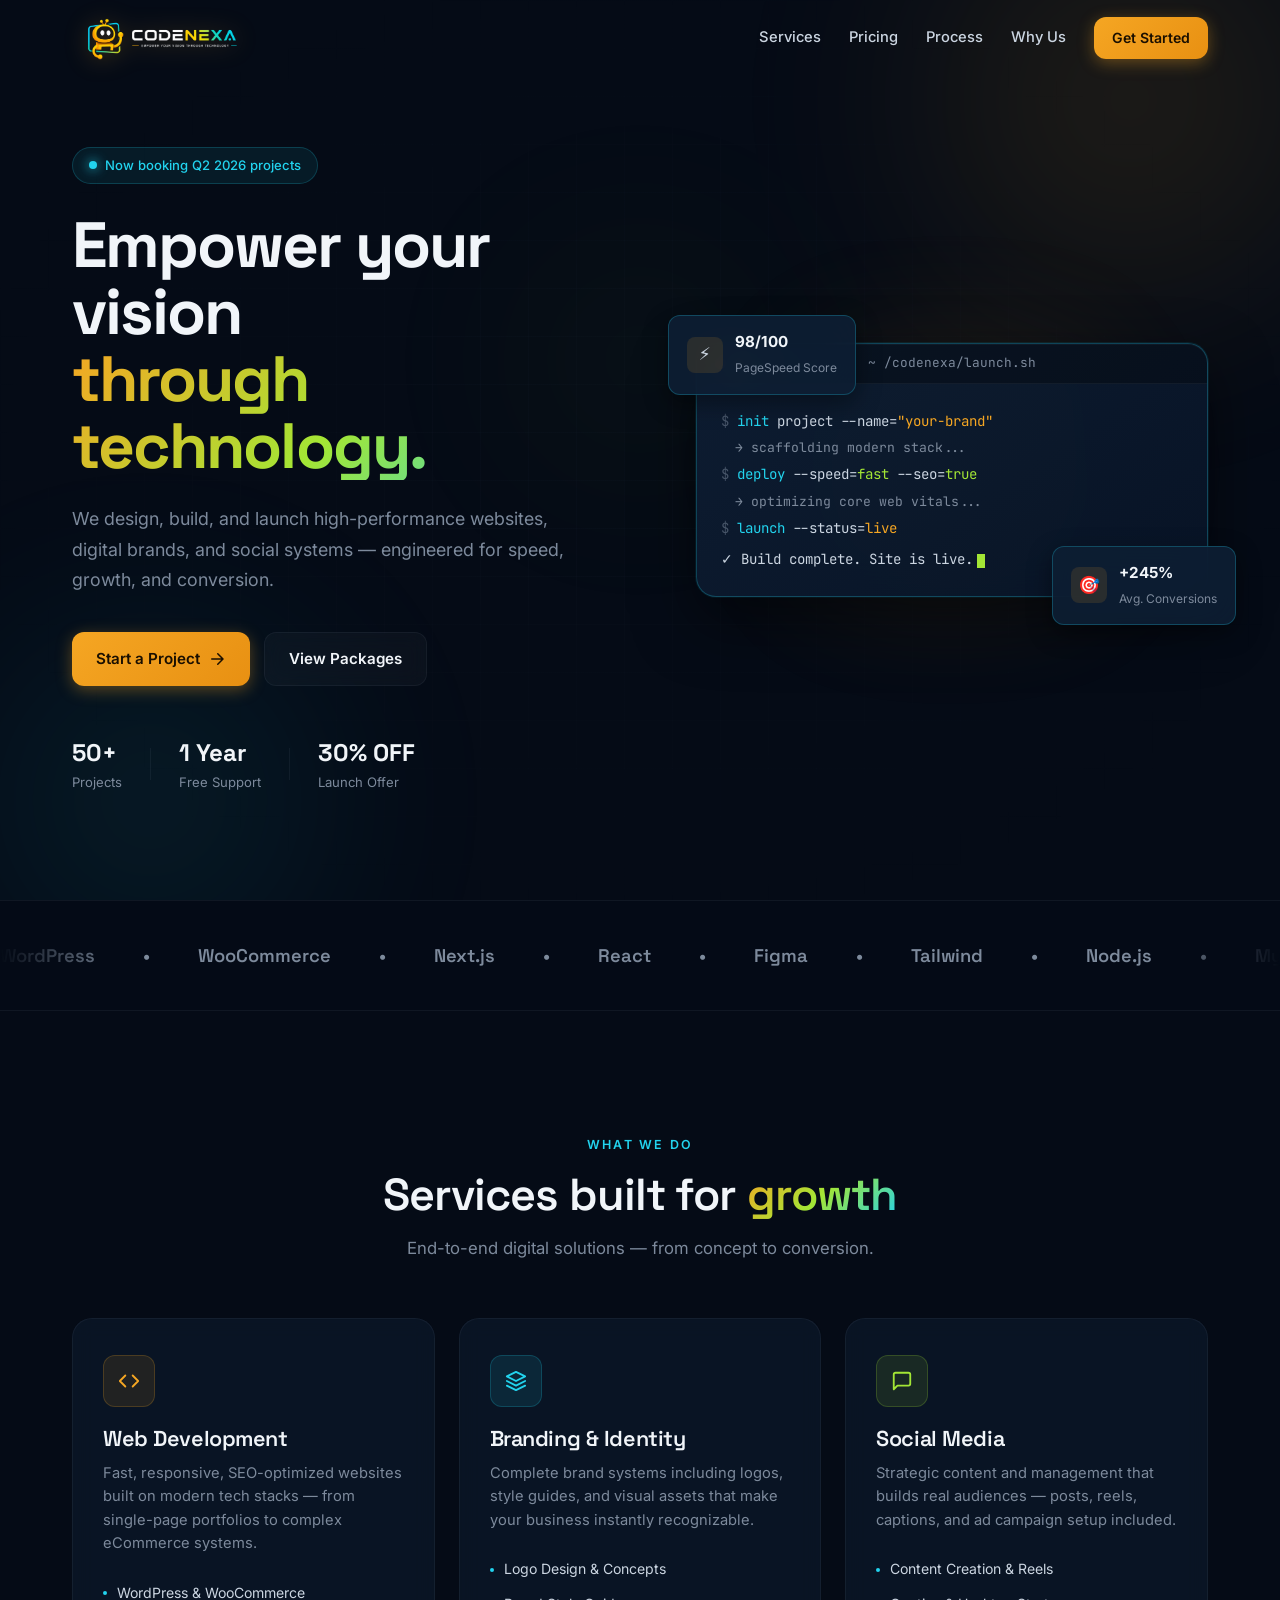
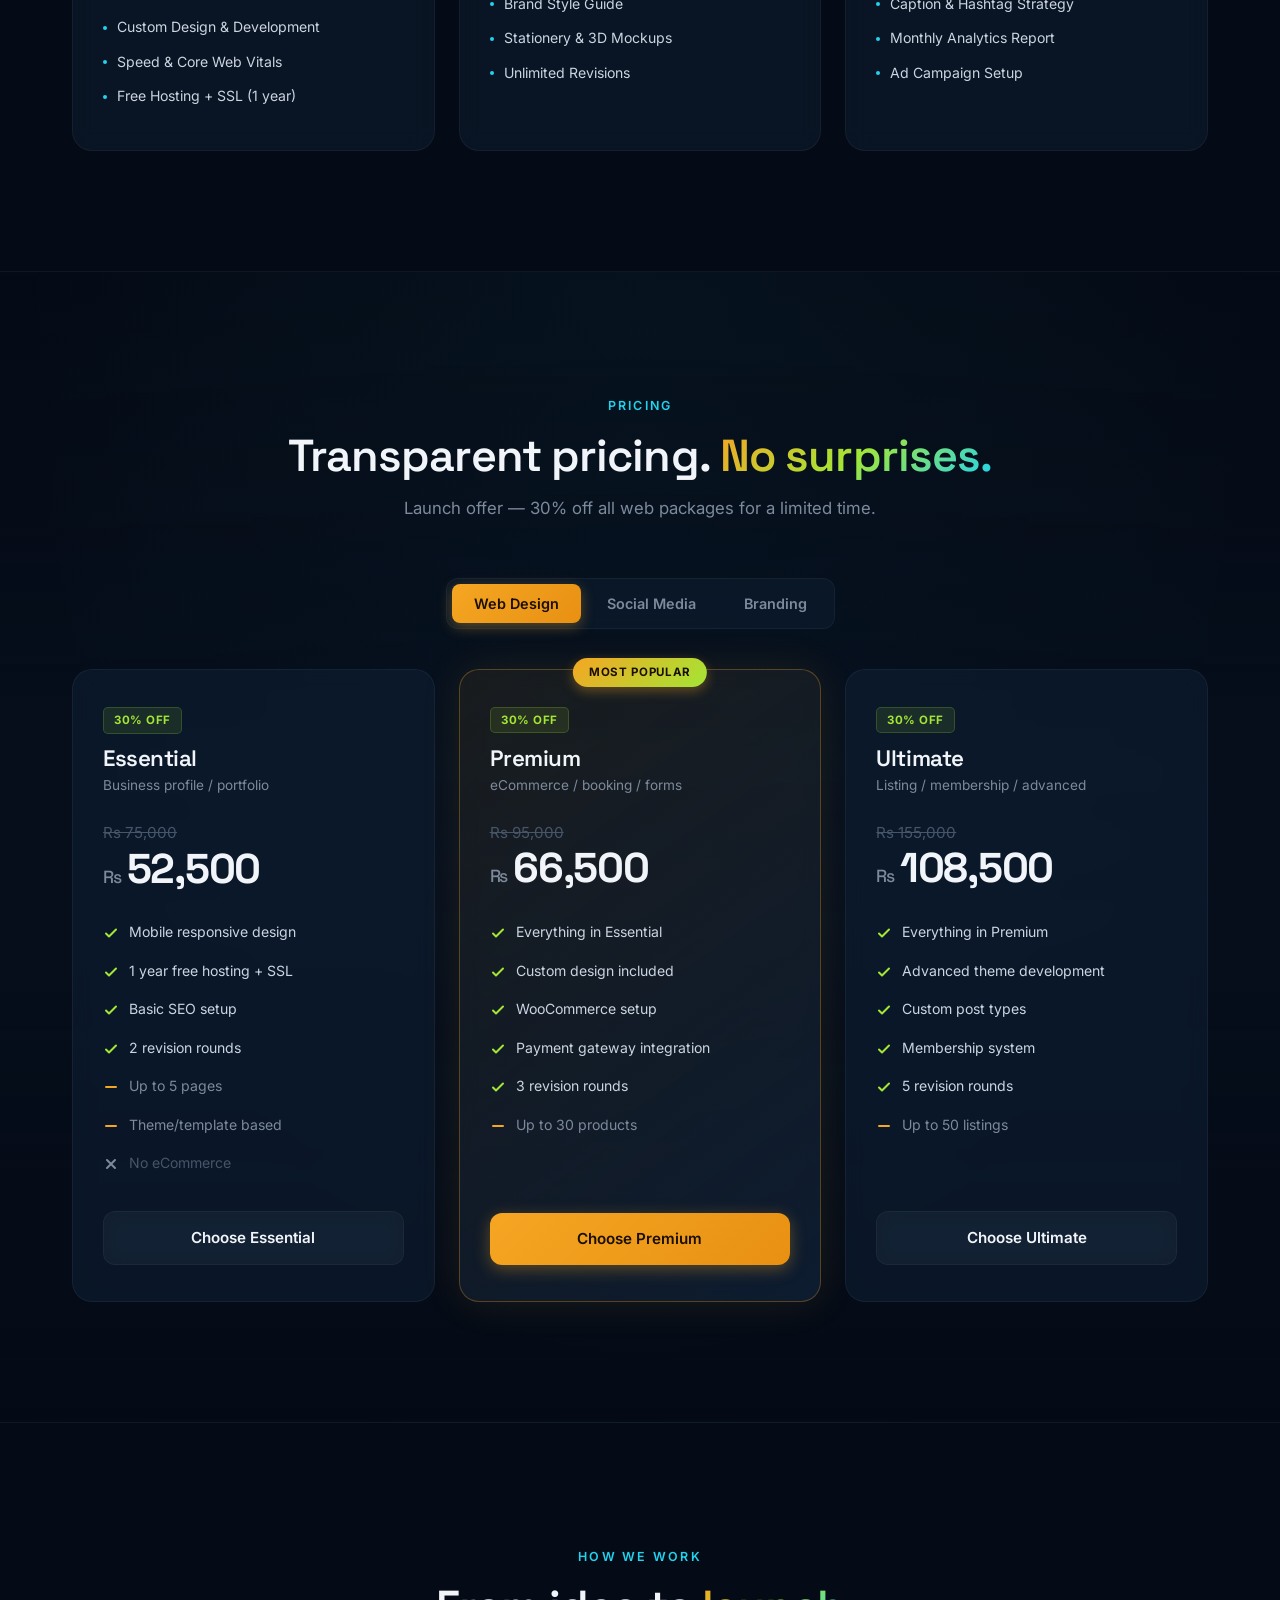
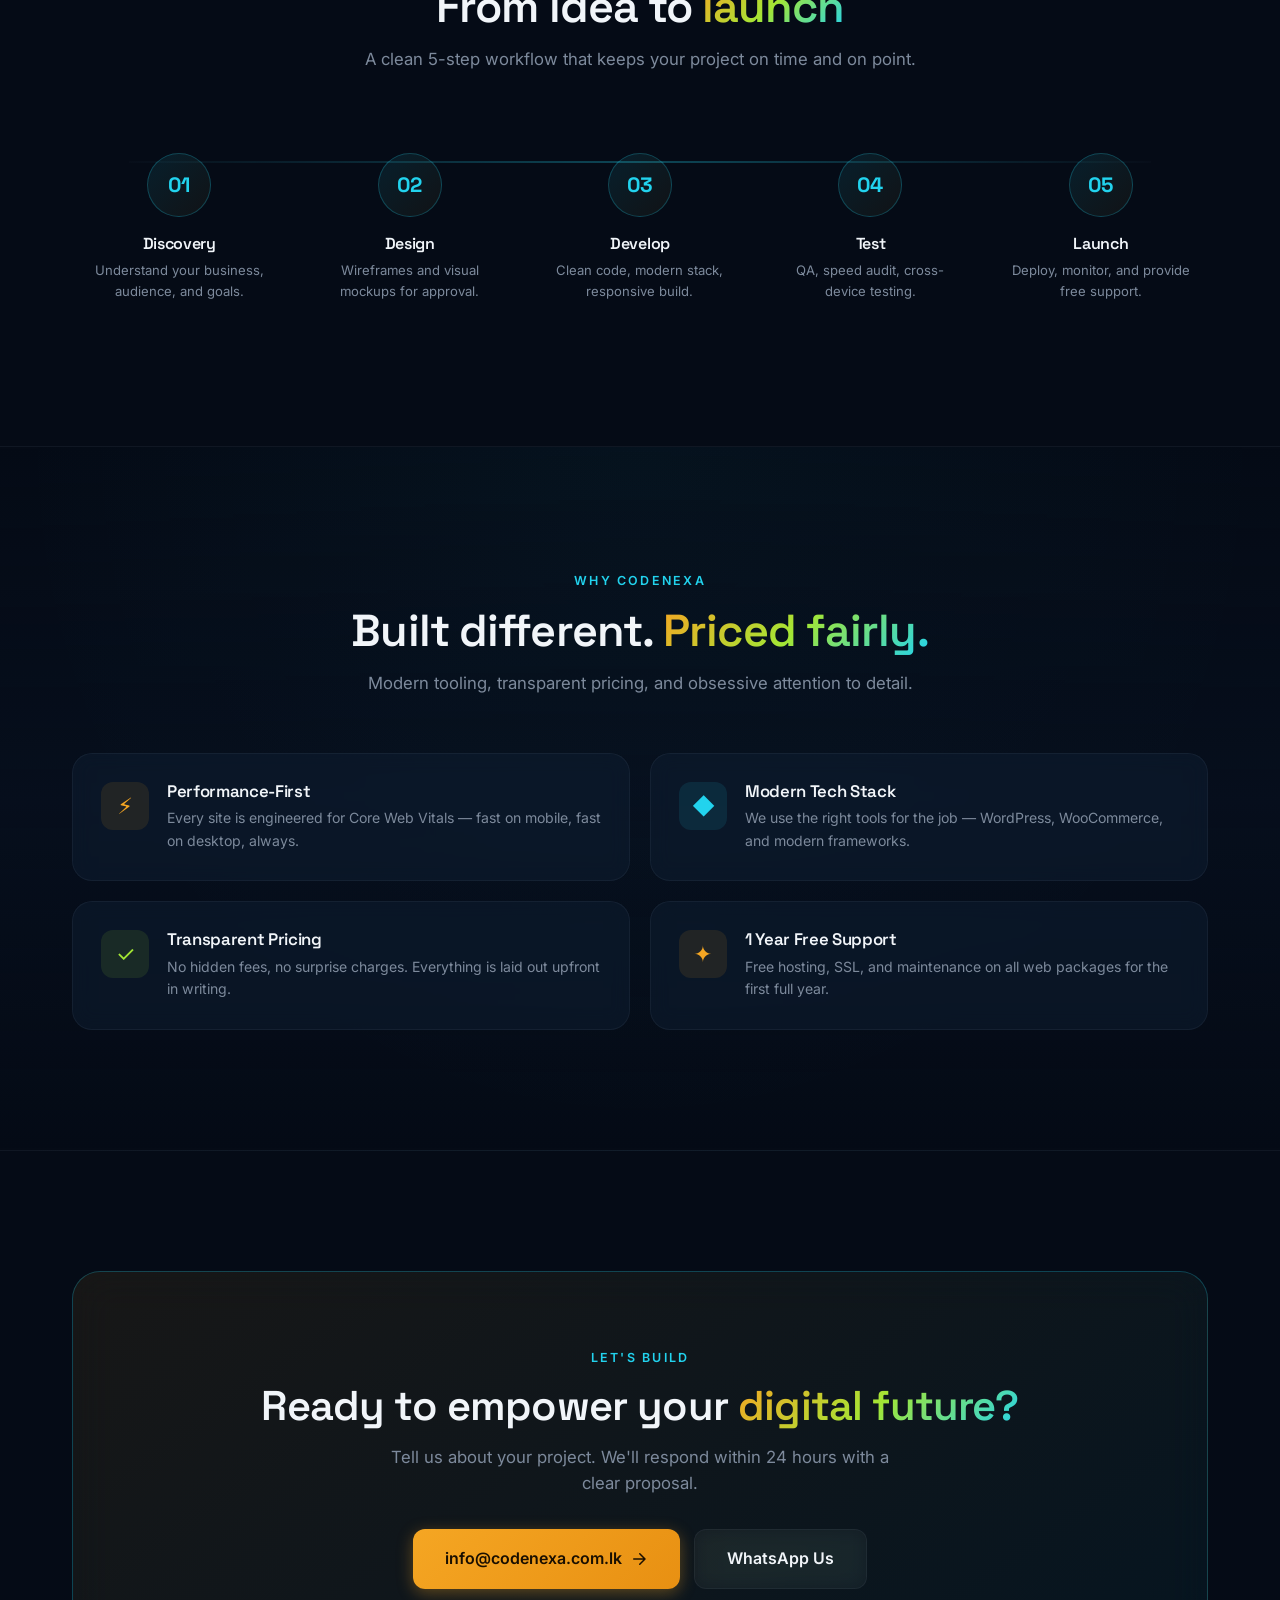
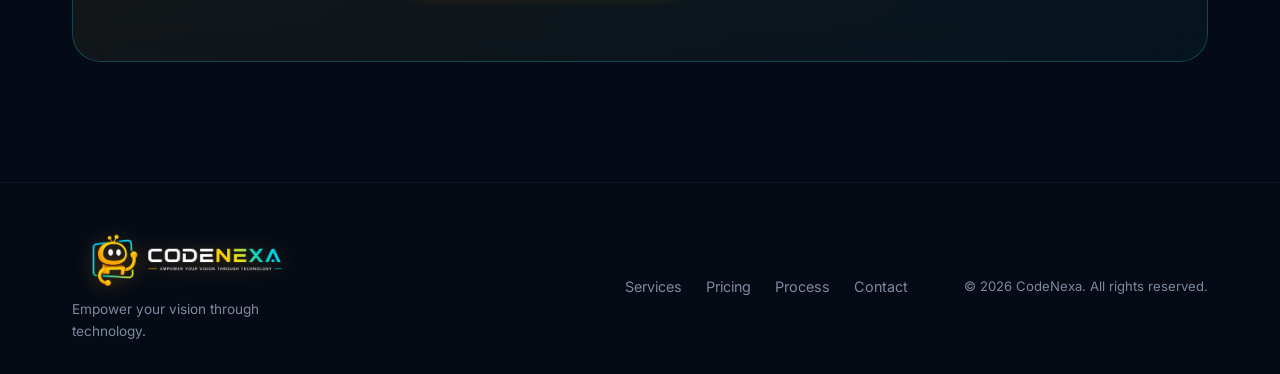
==== commit 762b1f6d: "Improve LCP and heading styles, add sitemap" ====
--- a/index.html
+++ b/index.html
@@ -82,7 +82,7 @@
         <div class="container nav-inner">
             <!-- Logo (full logo image with built-in "CodeNexa" wordmark) -->
             <a href="#home" class="brand" aria-label="CodeNexa home">
-                <img src="CodeNexalogo2.png" alt="CodeNexa" class="brand-logo" width="300" height="90" loading="eager" decoding="async">
+                <img src="CodeNexalogo2.png" alt="CodeNexa" class="brand-logo" width="300" height="90" loading="eager" decoding="async" fetchpriority="high">
             </a>
 
             <!-- Desktop nav -->
--- a/styles.css
+++ b/styles.css
@@ -1005,7 +1005,7 @@
 
 .process-step:hover .step-num::before { opacity: 1; }
 
-.process-step h4 {
+.process-step h3 {
     font-size: 1rem;
     margin-bottom: 6px;
 }
@@ -1052,7 +1052,7 @@
 .why-icon[data-variant="cyan"] { background: rgba(34, 211, 238, 0.1); color: var(--cyan); }
 .why-icon[data-variant="lime"] { background: rgba(163, 230, 53, 0.1); color: var(--lime); }
 
-.why-card h4 {
+.why-card h3 {
     font-size: 1.05rem;
     margin-bottom: 6px;
 }
@@ -1161,7 +1161,7 @@
 
 .footer-copy {
     font-size: 0.82rem;
-    color: var(--text-faint);
+    color: var(--text-dim);
 }
 
 
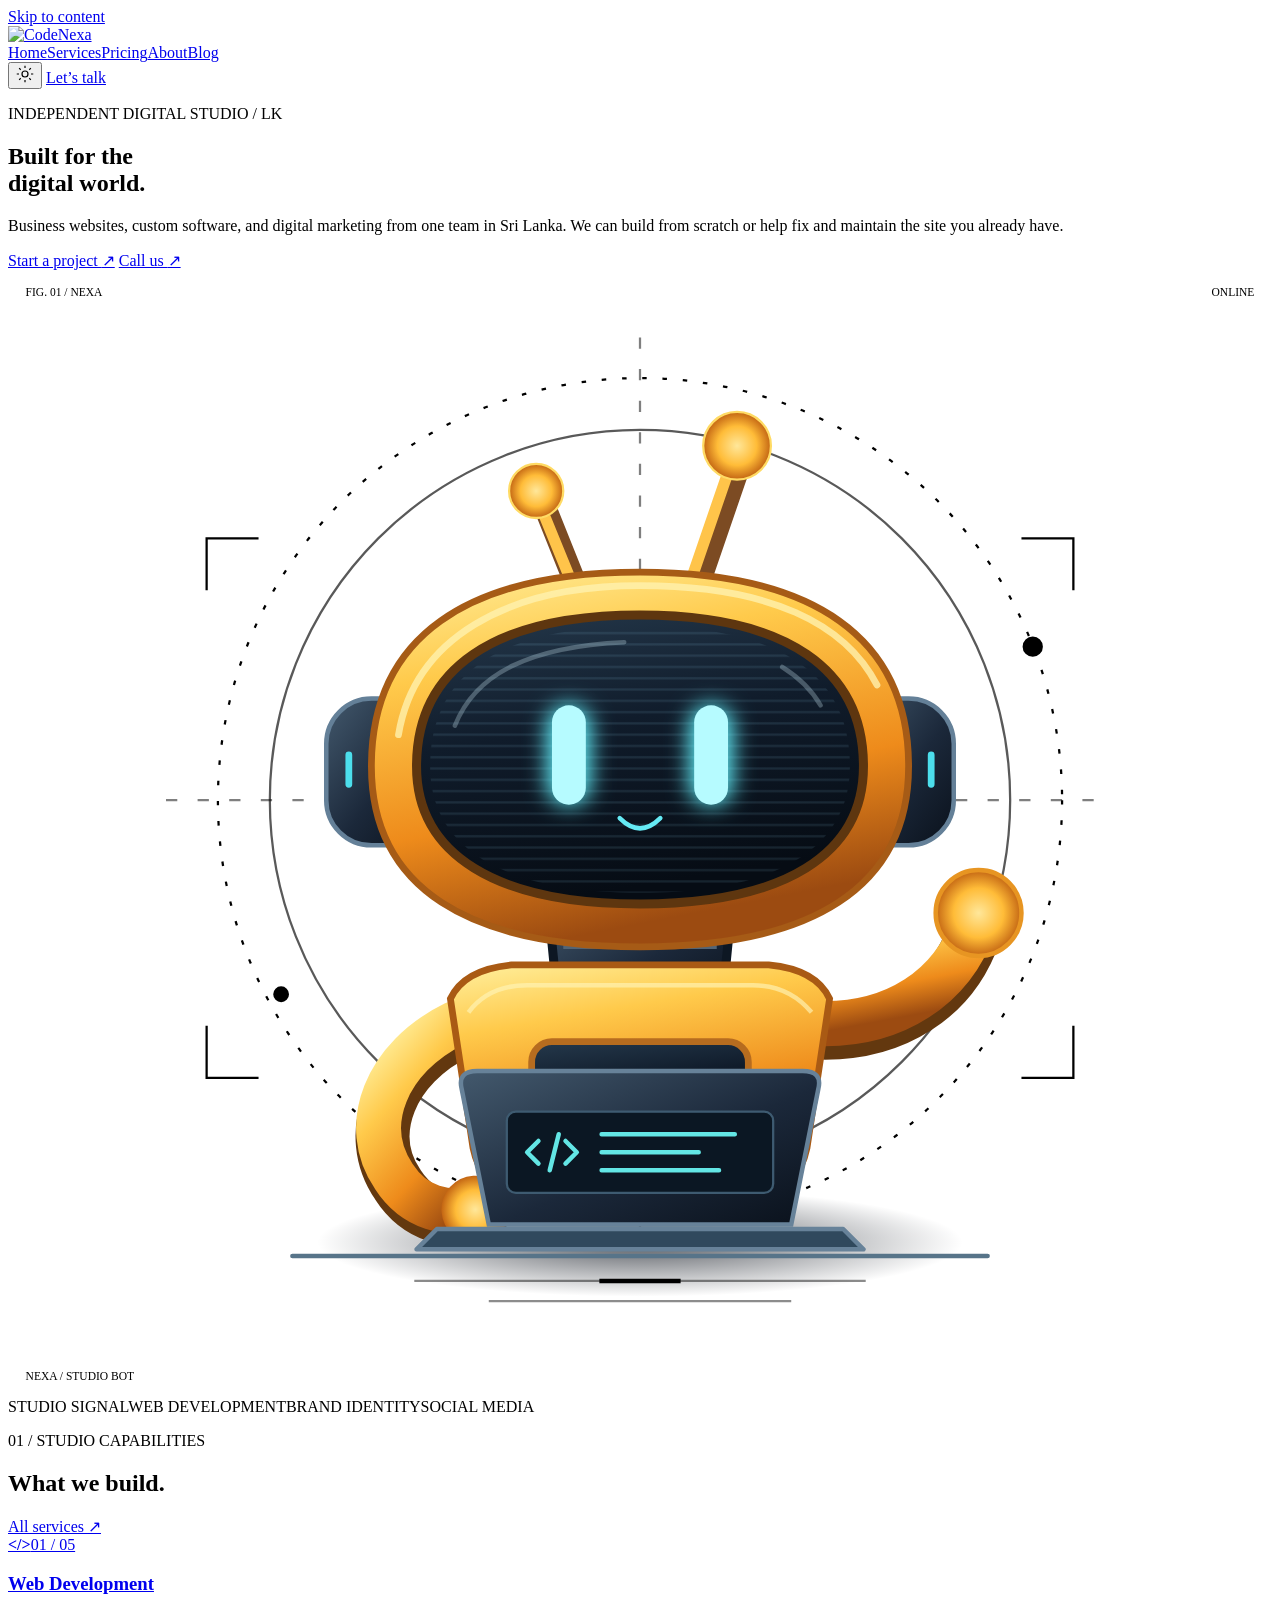
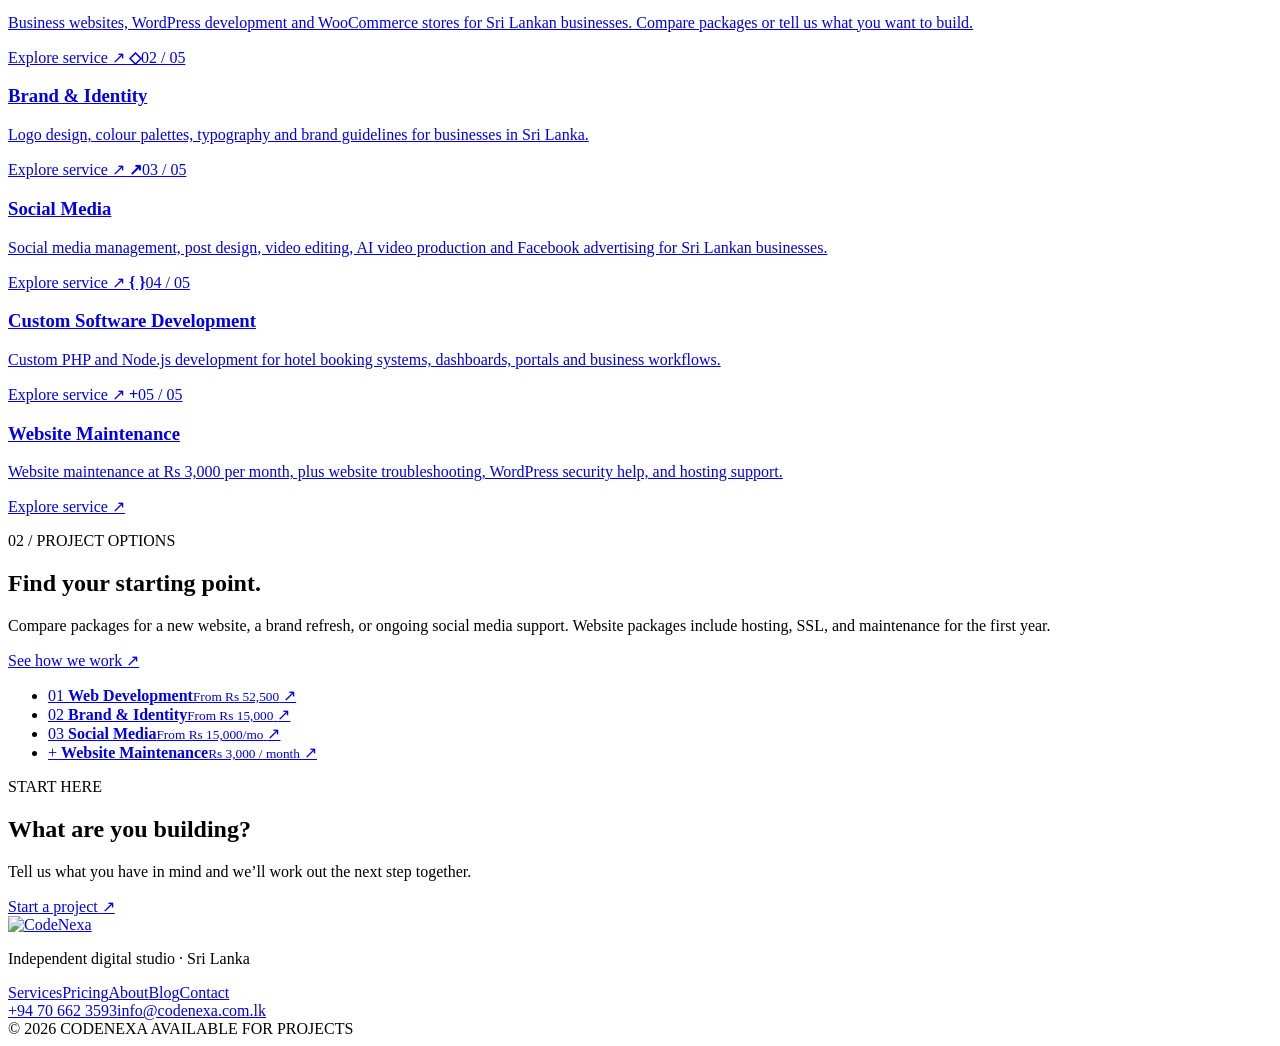
==== commit 836c8232: "Publish locally built CodeNexa site" ====
--- a/index.html
+++ b/index.html
@@ -1,632 +1,13 @@
-<!DOCTYPE html>
-<html lang="en">
-<head>
-    <meta charset="UTF-8">
-    <title>CodeNexa — Empower Your Vision Through Technology</title>
-    <meta name="viewport" content="width=device-width, initial-scale=1.0">
-    <meta name="description" content="CodeNexa — Empower your vision through technology. Modern web development, branding, and digital solutions.">
-    <meta name="keywords" content="CodeNexa, web development Sri Lanka, WordPress development, WooCommerce, branding, social media management">
-    <meta name="author" content="CodeNexa">
-    <meta name="robots" content="index, follow">
-    <link rel="canonical" href="https://codenexa.com.lk/">
-
-    <meta property="og:type" content="website">
-    <meta property="og:locale" content="en_LK">
-    <meta property="og:title" content="CodeNexa — Empower Your Vision Through Technology">
-    <meta property="og:description" content="Modern web development, branding, and digital solutions built for speed, growth, and conversion.">
-    <meta property="og:url" content="https://codenexa.com.lk/">
-    <meta property="og:image" content="https://codenexa.com.lk/CODENEXA.png">
-    <meta property="og:site_name" content="CodeNexa">
-
-    <meta name="twitter:card" content="summary_large_image">
-    <meta name="twitter:title" content="CodeNexa — Empower Your Vision Through Technology">
-    <meta name="twitter:description" content="Modern web development, branding, and digital solutions built for speed, growth, and conversion.">
-    <meta name="twitter:image" content="https://codenexa.com.lk/CODENEXA.png">
-
-    <!-- Favicon (icon-only, no background) -->
-    <link rel="icon" type="image/png" href="CodeNexa-icon.png">
-
-    <!-- Fonts: Inter for UI, Space Grotesk for display, JetBrains Mono for code -->
-    <link rel="preconnect" href="https://fonts.googleapis.com">
-    <link rel="preconnect" href="https://fonts.gstatic.com" crossorigin>
-    <link href="https://fonts.googleapis.com/css2?family=Inter:wght@400;500;600;700&family=Space+Grotesk:wght@500;600;700&family=JetBrains+Mono:wght@400;500&display=swap" rel="stylesheet">
-
-    <!-- Stylesheet -->
-    <link rel="stylesheet" href="styles.css">
-
-    <!-- Google tag (gtag.js) -->
-    <script async src="https://www.googletagmanager.com/gtag/js?id=G-E5M2438SVP"></script>
-    <script>
-      window.dataLayer = window.dataLayer || [];
-      function gtag(){dataLayer.push(arguments);}
-      gtag('js', new Date());
-      gtag('config', 'G-E5M2438SVP');
-    </script>
-
-    <script type="application/ld+json">
-    {
-      "@context": "https://schema.org",
-      "@type": "LocalBusiness",
-      "name": "CodeNexa",
-      "url": "https://codenexa.com.lk/",
-      "image": "https://codenexa.com.lk/CODENEXA.png",
-      "description": "CodeNexa builds modern websites, branding systems, and social media growth plans for businesses.",
-      "email": "info@codenexa.com.lk",
-      "telephone": "+94706623593",
-      "address": {
-        "@type": "PostalAddress",
-        "addressCountry": "LK"
-      },
-      "areaServed": "Sri Lanka"
-    }
-    </script>
-</head>
-<body>
-
-    <!-- ============================================================
-         BACKGROUND LAYERS
-         - Gradient mesh orbs + dotted grid for depth
-         ============================================================ -->
-    <div class="bg-layer" aria-hidden="true">
-        <div class="mesh mesh-1"></div>
-        <div class="mesh mesh-2"></div>
-        <div class="mesh mesh-3"></div>
-        <div class="noise"></div>
-    </div>
-
-
-    <!-- ============================================================
-         NAVIGATION
-         ============================================================ -->
-    <header class="navbar" id="navbar">
-        <div class="container nav-inner">
-            <!-- Logo (full logo image with built-in "CodeNexa" wordmark) -->
-            <a href="#home" class="brand" aria-label="CodeNexa home">
-                <img src="CodeNexalogo2.png" alt="CodeNexa" class="brand-logo" width="300" height="90" loading="eager" decoding="async" fetchpriority="high">
-            </a>
-
-            <!-- Desktop nav -->
-            <nav class="nav-menu" id="navMenu" aria-label="Primary">
-                <a href="#services">Services</a>
-                <a href="#pricing">Pricing</a>
-                <a href="#process">Process</a>
-                <a href="#why">Why Us</a>
-                <a href="#contact" class="btn btn-sm btn-primary">Get Started</a>
-            </nav>
-
-            <!-- Mobile toggle -->
-            <button class="nav-toggle" id="navToggle" aria-label="Toggle menu" aria-expanded="false">
-                <span></span><span></span><span></span>
-            </button>
-        </div>
-    </header>
-
-
-    <!-- ============================================================
-         HERO SECTION
-         ============================================================ -->
-    <main>
-    <section class="hero" id="home">
-        <div class="container hero-inner">
-
-            <!-- Left: copy -->
-            <div class="hero-content reveal">
-                <span class="chip">
-                    <span class="chip-dot"></span>
-                    Now booking Q2 2026 projects
-                </span>
-
-                <h1 class="hero-title">
-                    Empower your vision
-                    <span class="grad-text">through technology.</span>
-                </h1>
-
-                <p class="hero-sub">
-                    We design, build, and launch high-performance websites, digital brands,
-                    and social systems — engineered for speed, growth, and conversion.
-                </p>
-
-                <div class="hero-actions">
-                    <a href="#contact" class="btn btn-primary">
-                        Start a Project
-                        <svg width="18" height="18" viewBox="0 0 24 24" fill="none"><path d="M5 12h14M13 5l7 7-7 7" stroke="currentColor" stroke-width="2" stroke-linecap="round" stroke-linejoin="round"/></svg>
-                    </a>
-                    <a href="#pricing" class="btn btn-ghost">View Packages</a>
-                </div>
-
-                <!-- Trust row -->
-                <div class="trust-row">
-                    <div class="trust-item">
-                        <strong>50+</strong>
-                        <span>Projects</span>
-                    </div>
-                    <div class="trust-sep"></div>
-                    <div class="trust-item">
-                        <strong>1 Year</strong>
-                        <span>Free Support</span>
-                    </div>
-                    <div class="trust-sep"></div>
-                    <div class="trust-item">
-                        <strong>30% OFF</strong>
-                        <span>Launch Offer</span>
-                    </div>
-                </div>
-            </div>
-
-            <!-- Right: glass panel with terminal -->
-            <div class="hero-visual reveal">
-                <div class="glow-orb"></div>
-                <div class="terminal">
-                    <div class="term-bar">
-                        <div class="term-dots">
-                            <span></span><span></span><span></span>
-                        </div>
-                        <div class="term-title">~ /codenexa/launch.sh</div>
-                    </div>
-                    <div class="term-body">
-                        <p><span class="c-muted">$</span> <span class="c-cyan">init</span> project --name=<span class="c-amber">"your-brand"</span></p>
-                        <p><span class="c-dim">→ scaffolding modern stack...</span></p>
-                        <p><span class="c-muted">$</span> <span class="c-cyan">deploy</span> --speed=<span class="c-lime">fast</span> --seo=<span class="c-lime">true</span></p>
-                        <p><span class="c-dim">→ optimizing core web vitals...</span></p>
-                        <p><span class="c-muted">$</span> <span class="c-cyan">launch</span> --status=<span class="c-amber">live</span></p>
-                        <p class="term-success">✓ Build complete. Site is live.<span class="cursor"></span></p>
-                    </div>
-                </div>
-
-                <!-- Floating stat cards -->
-                <div class="float-card float-card-1">
-                    <div class="fc-icon">⚡</div>
-                    <div>
-                        <strong>98/100</strong>
-                        <span>PageSpeed Score</span>
-                    </div>
-                </div>
-                <div class="float-card float-card-2">
-                    <div class="fc-icon">🎯</div>
-                    <div>
-                        <strong>+245%</strong>
-                        <span>Avg. Conversions</span>
-                    </div>
-                </div>
-            </div>
-
-        </div>
-    </section>
-
-
-    <!-- ============================================================
-         LOGO / PARTNER STRIP (tech marquee)
-         ============================================================ -->
-    <section class="marquee-section" aria-label="Technologies we use">
-        <div class="marquee-mask">
-            <div class="marquee-track">
-                <span>WordPress</span><span>•</span>
-                <span>WooCommerce</span><span>•</span>
-                <span>Next.js</span><span>•</span>
-                <span>React</span><span>•</span>
-                <span>Figma</span><span>•</span>
-                <span>Tailwind</span><span>•</span>
-                <span>Node.js</span><span>•</span>
-                <span>MySQL</span><span>•</span>
-                <!-- Duplicate for seamless loop -->
-                <span>WordPress</span><span>•</span>
-                <span>WooCommerce</span><span>•</span>
-                <span>Next.js</span><span>•</span>
-                <span>React</span><span>•</span>
-                <span>Figma</span><span>•</span>
-                <span>Tailwind</span><span>•</span>
-                <span>Node.js</span><span>•</span>
-                <span>MySQL</span><span>•</span>
-            </div>
-        </div>
-    </section>
-
-
-    <!-- ============================================================
-         SERVICES
-         ============================================================ -->
-    <section class="section" id="services">
-        <div class="container">
-            <div class="section-head">
-                <span class="eyebrow">What we do</span>
-                <h2 class="section-title">Services built for <span class="grad-text">growth</span></h2>
-                <p class="section-lead">End-to-end digital solutions — from concept to conversion.</p>
-            </div>
-
-            <div class="grid-3">
-                <article class="feature-card reveal">
-                    <div class="feature-icon" data-variant="amber">
-                        <svg width="22" height="22" viewBox="0 0 24 24" fill="none"><path d="M16 18l6-6-6-6M8 6l-6 6 6 6" stroke="currentColor" stroke-width="2" stroke-linecap="round" stroke-linejoin="round"/></svg>
-                    </div>
-                    <h3>Web Development</h3>
-                    <p>Fast, responsive, SEO-optimized websites built on modern tech stacks — from single-page portfolios to complex eCommerce systems.</p>
-                    <ul class="feature-list">
-                        <li>WordPress & WooCommerce</li>
-                        <li>Custom Design & Development</li>
-                        <li>Speed & Core Web Vitals</li>
-                        <li>Free Hosting + SSL (1 year)</li>
-                    </ul>
-                </article>
-
-                <article class="feature-card reveal">
-                    <div class="feature-icon" data-variant="cyan">
-                        <svg width="22" height="22" viewBox="0 0 24 24" fill="none"><path d="M12 2L2 7l10 5 10-5-10-5zM2 17l10 5 10-5M2 12l10 5 10-5" stroke="currentColor" stroke-width="2" stroke-linecap="round" stroke-linejoin="round"/></svg>
-                    </div>
-                    <h3>Branding & Identity</h3>
-                    <p>Complete brand systems including logos, style guides, and visual assets that make your business instantly recognizable.</p>
-                    <ul class="feature-list">
-                        <li>Logo Design & Concepts</li>
-                        <li>Brand Style Guide</li>
-                        <li>Stationery & 3D Mockups</li>
-                        <li>Unlimited Revisions</li>
-                    </ul>
-                </article>
-
-                <article class="feature-card reveal">
-                    <div class="feature-icon" data-variant="lime">
-                        <svg width="22" height="22" viewBox="0 0 24 24" fill="none"><path d="M21 15a2 2 0 01-2 2H7l-4 4V5a2 2 0 012-2h14a2 2 0 012 2z" stroke="currentColor" stroke-width="2" stroke-linecap="round" stroke-linejoin="round"/></svg>
-                    </div>
-                    <h3>Social Media</h3>
-                    <p>Strategic content and management that builds real audiences — posts, reels, captions, and ad campaign setup included.</p>
-                    <ul class="feature-list">
-                        <li>Content Creation & Reels</li>
-                        <li>Caption & Hashtag Strategy</li>
-                        <li>Monthly Analytics Report</li>
-                        <li>Ad Campaign Setup</li>
-                    </ul>
-                </article>
-            </div>
-        </div>
-    </section>
-
-
-    <!-- ============================================================
-         PRICING
-         ============================================================ -->
-    <section class="section section-alt" id="pricing">
-        <div class="container">
-            <div class="section-head">
-                <span class="eyebrow">Pricing</span>
-                <h2 class="section-title">Transparent pricing. <span class="grad-text">No surprises.</span></h2>
-                <p class="section-lead">Launch offer — 30% off all web packages for a limited time.</p>
-            </div>
-
-            <!-- Category Tabs -->
-            <div class="tabs" role="tablist">
-                <button class="tab is-active" data-tab="web" role="tab" aria-selected="true">Web Design</button>
-                <button class="tab" data-tab="social" role="tab" aria-selected="false">Social Media</button>
-                <button class="tab" data-tab="brand" role="tab" aria-selected="false">Branding</button>
-            </div>
-
-            <!-- Web Panel -->
-            <div class="tab-panel is-active" data-panel="web">
-                <div class="grid-3">
-                    <article class="price-card reveal">
-                        <div class="price-head">
-                            <span class="price-tag">30% OFF</span>
-                            <h3>Essential</h3>
-                            <p class="price-desc">Business profile / portfolio</p>
-                        </div>
-                        <div class="price-amount">
-                            <span class="price-old">Rs 75,000</span>
-                            <div class="price-now"><span class="currency">Rs</span>52,500</div>
-                        </div>
-                        <ul class="price-features">
-                            <li data-type="yes">Mobile responsive design</li>
-                            <li data-type="yes">1 year free hosting + SSL</li>
-                            <li data-type="yes">Basic SEO setup</li>
-                            <li data-type="yes">2 revision rounds</li>
-                            <li data-type="limit">Up to 5 pages</li>
-                            <li data-type="limit">Theme/template based</li>
-                            <li data-type="no">No eCommerce</li>
-                        </ul>
-                        <a href="#contact" class="btn btn-ghost btn-block">Choose Essential</a>
-                    </article>
-
-                    <article class="price-card featured reveal">
-                        <div class="ribbon">Most Popular</div>
-                        <div class="price-head">
-                            <span class="price-tag">30% OFF</span>
-                            <h3>Premium</h3>
-                            <p class="price-desc">eCommerce / booking / forms</p>
-                        </div>
-                        <div class="price-amount">
-                            <span class="price-old">Rs 95,000</span>
-                            <div class="price-now"><span class="currency">Rs</span>66,500</div>
-                        </div>
-                        <ul class="price-features">
-                            <li data-type="yes">Everything in Essential</li>
-                            <li data-type="yes">Custom design included</li>
-                            <li data-type="yes">WooCommerce setup</li>
-                            <li data-type="yes">Payment gateway integration</li>
-                            <li data-type="yes">3 revision rounds</li>
-                            <li data-type="limit">Up to 30 products</li>
-                        </ul>
-                        <a href="#contact" class="btn btn-primary btn-block">Choose Premium</a>
-                    </article>
-
-                    <article class="price-card reveal">
-                        <div class="price-head">
-                            <span class="price-tag">30% OFF</span>
-                            <h3>Ultimate</h3>
-                            <p class="price-desc">Listing / membership / advanced</p>
-                        </div>
-                        <div class="price-amount">
-                            <span class="price-old">Rs 155,000</span>
-                            <div class="price-now"><span class="currency">Rs</span>108,500</div>
-                        </div>
-                        <ul class="price-features">
-                            <li data-type="yes">Everything in Premium</li>
-                            <li data-type="yes">Advanced theme development</li>
-                            <li data-type="yes">Custom post types</li>
-                            <li data-type="yes">Membership system</li>
-                            <li data-type="yes">5 revision rounds</li>
-                            <li data-type="limit">Up to 50 listings</li>
-                        </ul>
-                        <a href="#contact" class="btn btn-ghost btn-block">Choose Ultimate</a>
-                    </article>
-                </div>
-            </div>
-
-            <!-- Social Panel -->
-            <div class="tab-panel" data-panel="social">
-                <div class="grid-3">
-                    <article class="price-card reveal">
-                        <div class="price-head">
-                            <h3>Essential</h3>
-                            <p class="price-desc">Starter presence</p>
-                        </div>
-                        <div class="price-amount">
-                            <div class="price-now"><span class="currency">Rs</span>15,000<span class="per">/mo</span></div>
-                        </div>
-                        <ul class="price-features">
-                            <li data-type="yes">2 social platforms</li>
-                            <li data-type="yes">4 static posts</li>
-                            <li data-type="yes">2 reels per month</li>
-                            <li data-type="yes">Caption & hashtag research</li>
-                            <li data-type="yes">Profile management</li>
-                            <li data-type="yes">Monthly report</li>
-                        </ul>
-                        <a href="#contact" class="btn btn-ghost btn-block">Choose Essential</a>
-                    </article>
-
-                    <article class="price-card featured reveal">
-                        <div class="ribbon">Most Popular</div>
-                        <div class="price-head">
-                            <h3>Premium</h3>
-                            <p class="price-desc">Growing brand presence</p>
-                        </div>
-                        <div class="price-amount">
-                            <div class="price-now"><span class="currency">Rs</span>35,000<span class="per">/mo</span></div>
-                        </div>
-                        <ul class="price-features">
-                            <li data-type="yes">3 social platforms</li>
-                            <li data-type="yes">6 static posts</li>
-                            <li data-type="yes">4 reels per month</li>
-                            <li data-type="yes">Caption & hashtag research</li>
-                            <li data-type="yes">Profile management</li>
-                            <li data-type="yes">1 ad campaign setup</li>
-                        </ul>
-                        <a href="#contact" class="btn btn-primary btn-block">Choose Premium</a>
-                    </article>
-
-                    <article class="price-card reveal">
-                        <div class="price-head">
-                            <h3>Ultimate</h3>
-                            <p class="price-desc">Full-scale management</p>
-                        </div>
-                        <div class="price-amount">
-                            <div class="price-now"><span class="currency">Rs</span>75,000<span class="per">/mo</span></div>
-                        </div>
-                        <ul class="price-features">
-                            <li data-type="yes">4 social platforms</li>
-                            <li data-type="yes">15 static posts</li>
-                            <li data-type="yes">6 reels per month</li>
-                            <li data-type="yes">Caption & hashtag research</li>
-                            <li data-type="yes">Profile management</li>
-                            <li data-type="yes">2 ad campaign setups</li>
-                        </ul>
-                        <a href="#contact" class="btn btn-ghost btn-block">Choose Ultimate</a>
-                    </article>
-                </div>
-            </div>
-
-            <!-- Brand Panel -->
-            <div class="tab-panel" data-panel="brand">
-                <div class="grid-3">
-                    <article class="price-card reveal">
-                        <div class="price-head">
-                            <h3>Essential</h3>
-                            <p class="price-desc">Clean professional logo</p>
-                        </div>
-                        <div class="price-amount">
-                            <div class="price-now"><span class="currency">Rs</span>15,000</div>
-                        </div>
-                        <ul class="price-features">
-                            <li data-type="yes">1 logo concept</li>
-                            <li data-type="yes">High resolution files</li>
-                            <li data-type="yes">Source & vector files</li>
-                            <li data-type="yes">Color codes</li>
-                            <li data-type="yes">3D mockups</li>
-                            <li data-type="yes">Unlimited revisions</li>
-                        </ul>
-                        <a href="#contact" class="btn btn-ghost btn-block">Choose Essential</a>
-                    </article>
-
-                    <article class="price-card featured reveal">
-                        <div class="ribbon">Best Value</div>
-                        <div class="price-head">
-                            <h3>Premium</h3>
-                            <p class="price-desc">Complete brand identity</p>
-                        </div>
-                        <div class="price-amount">
-                            <div class="price-now"><span class="currency">Rs</span>25,000</div>
-                        </div>
-                        <ul class="price-features">
-                            <li data-type="yes">2 logo concepts</li>
-                            <li data-type="yes">Stationery designs</li>
-                            <li data-type="yes">Brand style guide</li>
-                            <li data-type="yes">Source & vector files</li>
-                            <li data-type="yes">3D mockups</li>
-                            <li data-type="yes">Unlimited revisions</li>
-                        </ul>
-                        <a href="#contact" class="btn btn-primary btn-block">Choose Premium</a>
-                    </article>
-
-                    <article class="price-card reveal">
-                        <div class="price-head">
-                            <h3>Ultimate</h3>
-                            <p class="price-desc">Premium brand package</p>
-                        </div>
-                        <div class="price-amount">
-                            <div class="price-now"><span class="currency">Rs</span>35,000</div>
-                        </div>
-                        <ul class="price-features">
-                            <li data-type="yes">Everything in Premium</li>
-                            <li data-type="yes">Extended stationery set</li>
-                            <li data-type="yes">Complete brand guide</li>
-                            <li data-type="yes">Pattern & watermark design</li>
-                            <li data-type="yes">Typography guidelines</li>
-                            <li data-type="yes">Do's & Don'ts document</li>
-                        </ul>
-                        <a href="#contact" class="btn btn-ghost btn-block">Choose Ultimate</a>
-                    </article>
-                </div>
-            </div>
-        </div>
-    </section>
-
-
-    <!-- ============================================================
-         PROCESS
-         ============================================================ -->
-    <section class="section" id="process">
-        <div class="container">
-            <div class="section-head">
-                <span class="eyebrow">How we work</span>
-                <h2 class="section-title">From idea to <span class="grad-text">launch</span></h2>
-                <p class="section-lead">A clean 5-step workflow that keeps your project on time and on point.</p>
-            </div>
-
-            <div class="process-grid">
-                <div class="process-step reveal">
-                    <div class="step-num">01</div>
-                    <h3>Discovery</h3>
-                    <p>Understand your business, audience, and goals.</p>
-                </div>
-                <div class="process-step reveal">
-                    <div class="step-num">02</div>
-                    <h3>Design</h3>
-                    <p>Wireframes and visual mockups for approval.</p>
-                </div>
-                <div class="process-step reveal">
-                    <div class="step-num">03</div>
-                    <h3>Develop</h3>
-                    <p>Clean code, modern stack, responsive build.</p>
-                </div>
-                <div class="process-step reveal">
-                    <div class="step-num">04</div>
-                    <h3>Test</h3>
-                    <p>QA, speed audit, cross-device testing.</p>
-                </div>
-                <div class="process-step reveal">
-                    <div class="step-num">05</div>
-                    <h3>Launch</h3>
-                    <p>Deploy, monitor, and provide free support.</p>
-                </div>
-            </div>
-        </div>
-    </section>
-
-
-    <!-- ============================================================
-         WHY US
-         ============================================================ -->
-    <section class="section section-alt" id="why">
-        <div class="container">
-            <div class="section-head">
-                <span class="eyebrow">Why CodeNexa</span>
-                <h2 class="section-title">Built different. <span class="grad-text">Priced fairly.</span></h2>
-                <p class="section-lead">Modern tooling, transparent pricing, and obsessive attention to detail.</p>
-            </div>
-
-            <div class="grid-2">
-                <div class="why-card reveal">
-                    <div class="why-icon" data-variant="amber">⚡</div>
-                    <div>
-                        <h3>Performance-First</h3>
-                        <p>Every site is engineered for Core Web Vitals — fast on mobile, fast on desktop, always.</p>
-                    </div>
-                </div>
-                <div class="why-card reveal">
-                    <div class="why-icon" data-variant="cyan">◆</div>
-                    <div>
-                        <h3>Modern Tech Stack</h3>
-                        <p>We use the right tools for the job — WordPress, WooCommerce, and modern frameworks.</p>
-                    </div>
-                </div>
-                <div class="why-card reveal">
-                    <div class="why-icon" data-variant="lime">✓</div>
-                    <div>
-                        <h3>Transparent Pricing</h3>
-                        <p>No hidden fees, no surprise charges. Everything is laid out upfront in writing.</p>
-                    </div>
-                </div>
-                <div class="why-card reveal">
-                    <div class="why-icon" data-variant="amber">✦</div>
-                    <div>
-                        <h3>1 Year Free Support</h3>
-                        <p>Free hosting, SSL, and maintenance on all web packages for the first full year.</p>
-                    </div>
-                </div>
-            </div>
-        </div>
-    </section>
-
-
-    <!-- ============================================================
-         CTA / CONTACT
-         ============================================================ -->
-    <section class="section" id="contact">
-        <div class="container">
-            <div class="cta-box reveal">
-                <div class="cta-glow"></div>
-                <span class="eyebrow">Let's build</span>
-                <h2>Ready to empower your <span class="grad-text">digital future?</span></h2>
-                <p>Tell us about your project. We'll respond within 24 hours with a clear proposal.</p>
-                <div class="cta-actions">
-                    <a href="mailto:info@codenexa.com.lk" class="btn btn-primary btn-lg">
-                        info@codenexa.com.lk
-                        <svg width="18" height="18" viewBox="0 0 24 24" fill="none"><path d="M5 12h14M13 5l7 7-7 7" stroke="currentColor" stroke-width="2" stroke-linecap="round" stroke-linejoin="round"/></svg>
-                    </a>
-                    <a href="https://wa.me/94706623593?text=Hi%20CodeNexa%2C%20I%20want%20to%20start%20a%20project." class="btn btn-ghost btn-lg">WhatsApp Us</a>
-                </div>
-            </div>
-        </div>
-    </section>
-    </main>
-
-
-    <!-- ============================================================
-         FOOTER
-         ============================================================ -->
-    <footer class="footer">
-        <div class="container footer-inner">
-            <div class="footer-brand">
-                <img src="CodeNexalogo2.png" alt="CodeNexa" class="footer-logo" width="300" height="90" loading="lazy" decoding="async">
-                <p>Empower your vision through technology.</p>
-            </div>
-            <div class="footer-links">
-                <a href="#services">Services</a>
-                <a href="#pricing">Pricing</a>
-                <a href="#process">Process</a>
-                <a href="#contact">Contact</a>
-            </div>
-            <p class="footer-copy">© 2026 CodeNexa. All rights reserved.</p>
-        </div>
-    </footer>
-
-    <!-- Script -->
-    <script src="script.js"></script>
-</body>
-</html>
+<!DOCTYPE html><html lang="en" data-theme="dark"> <head><meta charset="utf-8"><meta name="viewport" content="width=device-width, initial-scale=1"><title>Web Development, Software &amp; Digital Marketing in Sri Lanka | CodeNexa</title><meta name="description" content="CodeNexa builds business websites, online stores and custom software. Get website maintenance, branding and social media marketing from our Sri Lanka team."><link rel="canonical" href="https://vj-ranga.github.io/codenexa/"><meta property="og:type" content="website"><meta property="og:site_name" content="CodeNexa"><meta property="og:title" content="Web Development, Software &#38; Digital Marketing in Sri Lanka | CodeNexa"><meta property="og:description" content="CodeNexa builds business websites, online stores and custom software. Get website maintenance, branding and social media marketing from our Sri Lanka team."><meta property="og:url" content="https://vj-ranga.github.io/codenexa/"><meta property="og:image" content="https://vj-ranga.github.io/codenexa/assets/images/CODENEXA.png"><meta name="twitter:card" content="summary_large_image"><link rel="icon" href="/codenexa/assets/images/CodeNexa-icon.png"><link rel="preconnect" href="https://fonts.googleapis.com"><link rel="preconnect" href="https://fonts.gstatic.com" crossorigin><link href="https://fonts.googleapis.com/css2?family=IBM+Plex+Mono:wght@400;500;600&family=Space+Grotesk:wght@400;500;600;700&display=swap" rel="stylesheet"><script>
+    try {
+      const theme = localStorage.getItem('codenexa-theme');
+      if (theme === 'light' || theme === 'dark') document.documentElement.dataset.theme = theme;
+    } catch {}
+  </script><script type="application/ld+json">[{"@context":"https://schema.org","@type":"Organization","@id":"https://vj-ranga.github.io/codenexa/#organization","name":"CodeNexa","url":"https://vj-ranga.github.io/codenexa/","image":"https://vj-ranga.github.io/codenexa/assets/images/CODENEXA.png","email":"info@codenexa.com.lk","telephone":"+94706623593","logo":"https://vj-ranga.github.io/codenexa/assets/images/CodeNexalogo2.png","address":{"@type":"PostalAddress","addressCountry":"LK"}}]</script><script async src="https://www.googletagmanager.com/gtag/js?id=G-E5M2438SVP"></script><script>
+        window.dataLayer = window.dataLayer || [];
+        function gtag(){dataLayer.push(arguments);}
+        gtag('js', new Date());
+        gtag('config', 'G-E5M2438SVP');
+      </script><link rel="stylesheet" href="/codenexa/_astro/about.BE0lYOD1.css">
+<style>.nexa[data-astro-cid-2ywgr3ff]{--nx: 0;--ny: 0;position:relative;isolation:isolate;overflow:hidden;min-width:0;display:grid;align-content:center;aspect-ratio:1.12;border:1px solid var(--line-strong);border-radius:1.1rem;background:radial-gradient(ellipse at 50% 50%,var(--stage-glow),transparent 66%),linear-gradient(var(--grid) 1px,transparent 1px),linear-gradient(90deg,var(--grid) 1px,transparent 1px),var(--stage);background-size:auto,26px 26px,26px 26px,auto}.nexa-art[data-astro-cid-2ywgr3ff]{display:block;width:100%}.nexa-orbits[data-astro-cid-2ywgr3ff]{color:var(--orbit)}.nexa-hud[data-astro-cid-2ywgr3ff]{position:absolute;inset:1rem 1.1rem auto;display:flex;justify-content:space-between;gap:.5rem;font-size:clamp(.54rem,1.2vw,.72rem);color:var(--muted);z-index:1}.nexa-hud[data-astro-cid-2ywgr3ff].bottom{inset:auto 1.1rem 1rem}.nexa-interact[data-astro-cid-2ywgr3ff]{position:absolute;inset:0;z-index:1;border:0;border-radius:inherit;background:transparent;cursor:pointer}.nexa-interact[data-astro-cid-2ywgr3ff]:focus-visible{outline-offset:-4px}.nexa-hud[data-astro-cid-2ywgr3ff]{pointer-events:none}.nexa-head[data-astro-cid-2ywgr3ff],.nexa-eyes[data-astro-cid-2ywgr3ff]{transform-box:fill-box;transform-origin:center;transition:transform .22s ease-out}.nexa-head[data-astro-cid-2ywgr3ff]{transform:translate(calc(var(--nx) * 10px),calc(var(--ny) * 7px)) rotate(calc(var(--nx) * 5deg))}.nexa-eyes[data-astro-cid-2ywgr3ff]{transform:translate(calc(var(--nx) * 13px),calc(var(--ny) * 9px))}.nexa-body[data-astro-cid-2ywgr3ff],.nexa-arm-rest[data-astro-cid-2ywgr3ff],.nexa-arm-raised[data-astro-cid-2ywgr3ff],.nexa-wave[data-astro-cid-2ywgr3ff],.nexa-typing-left[data-astro-cid-2ywgr3ff]{transform-box:view-box}.nexa-body[data-astro-cid-2ywgr3ff],.nexa-arm-rest[data-astro-cid-2ywgr3ff],.nexa-arm-raised[data-astro-cid-2ywgr3ff]{transition:transform .3s ease-out}.nexa-body[data-astro-cid-2ywgr3ff]{transform-origin:280px 306px;transform:translate(calc(var(--nx) * 4px),calc(var(--ny) * 3px)) rotate(calc(var(--nx) * 3deg))}.nexa-arm-rest[data-astro-cid-2ywgr3ff]{transform-origin:198px 329px;transform:rotate(calc(-26deg + var(--nx) * -3deg + var(--ny) * 4deg))}.nexa-typing-left[data-astro-cid-2ywgr3ff]{transform-origin:198px 329px}.nexa-arm-raised[data-astro-cid-2ywgr3ff],.nexa-wave[data-astro-cid-2ywgr3ff]{transform-origin:362px 329px}.nexa-arm-raised[data-astro-cid-2ywgr3ff]{transform:rotate(calc(117deg + var(--nx) * 5deg + var(--ny) * 6deg))}@media(prefers-reduced-motion:reduce){.nexa-interact[data-astro-cid-2ywgr3ff]{display:none}}@media(prefers-reduced-motion:no-preference){.nexa[data-astro-cid-2ywgr3ff]:not(.tracking,.greet) .nexa-eyes[data-astro-cid-2ywgr3ff]{transform:translateY(7px)}.nexa[data-astro-cid-2ywgr3ff]:not(.tracking,.greet) .nexa-head[data-astro-cid-2ywgr3ff]{transform:translateY(3px)}.nexa[data-astro-cid-2ywgr3ff].greet .nexa-arm-raised[data-astro-cid-2ywgr3ff]{transform:rotate(calc(var(--nx) * 5deg + var(--ny) * 6deg))}.nexa[data-astro-cid-2ywgr3ff].greet .nexa-wave[data-astro-cid-2ywgr3ff]{animation:greet 1.55s .24s ease-in-out}.nexa[data-astro-cid-2ywgr3ff]:not(.greet) .nexa-wave[data-astro-cid-2ywgr3ff]{animation:typing .95s ease-in-out 2}.nexa[data-astro-cid-2ywgr3ff]:not(.greet) .nexa-typing-left[data-astro-cid-2ywgr3ff]{animation:typing .95s .34s ease-in-out 2 reverse}.nexa-scanline[data-astro-cid-2ywgr3ff]{animation:scanning 2.7s ease-in-out}.nexa-float[data-astro-cid-2ywgr3ff]{animation:hover 5s ease-in-out}.nexa-blink[data-astro-cid-2ywgr3ff]{transform-box:fill-box;transform-origin:center;animation:blink 4.5s linear}}@keyframes typing{45%{transform:rotate(5deg)}}@keyframes scanning{50%{opacity:.35}}@keyframes greet{0%,to{transform:rotate(0)}25%,61%{transform:rotate(-21deg)}43%,80%{transform:rotate(-6deg)}}@keyframes hover{50%{transform:translateY(-9px)}}@keyframes blink{0%,46%,50%,to{transform:scaleY(1)}48%{transform:scaleY(.08)}}
+</style></head> <body> <a class="skip-link" href="#main">Skip to content</a> <header class="site-header"> <div class="shell header-inner"> <a class="brand" href="/codenexa/" aria-label="CodeNexa home"> <img src="/codenexa/assets/images/CodeNexalogo2.png" width="300" height="90" alt="CodeNexa"> </a> <nav aria-label="Main navigation"> <a href="/codenexa/" aria-current="page">Home</a><a href="/codenexa/services/">Services</a><a href="/codenexa/pricing/">Pricing</a><a href="/codenexa/about/">About</a><a href="/codenexa/blog/">Blog</a> </nav> <div class="header-actions"> <button class="theme" type="button" aria-label="Light theme" aria-pressed="false" hidden> <svg width="18" height="18" viewBox="0 0 24 24" fill="none" stroke="currentColor" stroke-width="1.6" aria-hidden="true"><circle cx="12" cy="12" r="4"></circle><path d="M12 1v3m0 16v3M1 12h3m16 0h3M4.2 4.2l2.1 2.1m11.4 11.4 2.1 2.1m0-15.6-2.1 2.1M6.3 17.7l-2.1 2.1"></path></svg> </button> <a class="button primary header-cta" href="/codenexa/contact/">Let’s talk</a> </div> </div> </header> <main id="main"> <section class="hero"> <div class="shell hero-grid"> <div class="hero-copy"> <p class="eyebrow"><i class="status-dot"></i> INDEPENDENT DIGITAL STUDIO / LK</p> <h1>Built for the<br> <span class="accent">digital world.</span></h1> <p class="lede">Business websites, custom software, and digital marketing from one team in Sri Lanka. We can build from scratch or help fix and maintain the site you already have.</p> <div class="actions"> <a class="button primary" href="/codenexa/contact/">Start a project <span aria-hidden="true">↗</span></a> <a class="button" href="tel:+94706623593">Call us <span aria-hidden="true">↗</span></a> </div> </div> <div class="nexa" data-nexa data-astro-cid-2ywgr3ff> <div class="nexa-hud mono" data-astro-cid-2ywgr3ff><span data-astro-cid-2ywgr3ff>FIG. 01 / NEXA</span><span data-astro-cid-2ywgr3ff><i class="status-dot" data-astro-cid-2ywgr3ff></i> ONLINE</span></div> <button class="nexa-interact" type="button" aria-label="Say hello to Nexa" hidden data-astro-cid-2ywgr3ff></button> <svg class="nexa-art" viewBox="0 0 560 490" role="img" aria-label="Nexa, CodeNexa’s gold robot mascot with two antennae and a glowing cyan visor" data-astro-cid-2ywgr3ff> <defs data-astro-cid-2ywgr3ff> <linearGradient id="shell" x2=".28" y2="1" gradientUnits="objectBoundingBox" data-astro-cid-2ywgr3ff> <stop stop-color="#fff09f" data-astro-cid-2ywgr3ff></stop><stop offset=".29" stop-color="#ffca4b" data-astro-cid-2ywgr3ff></stop><stop offset=".68" stop-color="#ee8b1b" data-astro-cid-2ywgr3ff></stop><stop offset="1" stop-color="#9c4b11" data-astro-cid-2ywgr3ff></stop> </linearGradient> <linearGradient id="visor" x2=".25" y2="1" gradientUnits="objectBoundingBox" data-astro-cid-2ywgr3ff> <stop stop-color="#25394c" data-astro-cid-2ywgr3ff></stop><stop offset=".45" stop-color="#101c2b" data-astro-cid-2ywgr3ff></stop><stop offset="1" stop-color="#060c14" data-astro-cid-2ywgr3ff></stop> </linearGradient> <linearGradient id="metal" x2="1" y2="1" data-astro-cid-2ywgr3ff> <stop stop-color="#43596d" data-astro-cid-2ywgr3ff></stop><stop offset=".55" stop-color="#1b283a" data-astro-cid-2ywgr3ff></stop><stop offset="1" stop-color="#0a111b" data-astro-cid-2ywgr3ff></stop> </linearGradient> <radialGradient id="beacon" data-astro-cid-2ywgr3ff> <stop stop-color="#ffe79a" data-astro-cid-2ywgr3ff></stop><stop offset=".58" stop-color="#ffbc38" data-astro-cid-2ywgr3ff></stop><stop offset="1" stop-color="#c36513" data-astro-cid-2ywgr3ff></stop> </radialGradient> <radialGradient id="shadow" data-astro-cid-2ywgr3ff> <stop stop-color="#080e18" stop-opacity=".68" data-astro-cid-2ywgr3ff></stop><stop offset="1" stop-color="#080e18" stop-opacity="0" data-astro-cid-2ywgr3ff></stop> </radialGradient> <filter id="eye-glow" x="-100%" y="-50%" width="300%" height="200%" data-astro-cid-2ywgr3ff><feGaussianBlur stdDeviation="5" data-astro-cid-2ywgr3ff></feGaussianBlur></filter> <pattern id="scan" width="3" height="5" patternUnits="userSpaceOnUse" data-astro-cid-2ywgr3ff><path d="M0 1h3" stroke="#9ddfff" stroke-opacity=".11" data-astro-cid-2ywgr3ff></path></pattern> </defs> <g class="nexa-orbits" fill="none" stroke="currentColor" data-astro-cid-2ywgr3ff> <circle cx="280" cy="230" r="187" stroke-dasharray="2 7" data-astro-cid-2ywgr3ff></circle> <circle cx="280" cy="230" r="164" opacity=".65" data-astro-cid-2ywgr3ff></circle> <path d="M70 230h420M280 25v402" stroke-dasharray="5 9" opacity=".5" data-astro-cid-2ywgr3ff></path> <path d="M88 137v-23h23m338 0h23v23M88 330v23h23m338 0h23v-23" data-astro-cid-2ywgr3ff></path> <circle cx="454" cy="162" r="4" fill="currentColor" data-astro-cid-2ywgr3ff></circle> <circle cx="121" cy="316" r="3" fill="currentColor" data-astro-cid-2ywgr3ff></circle> </g> <ellipse cx="280" cy="426" rx="143" ry="24" fill="url(#shadow)" data-astro-cid-2ywgr3ff></ellipse> <g class="nexa-float" data-astro-cid-2ywgr3ff> <g class="nexa-body" data-astro-cid-2ywgr3ff> <g class="nexa-arm-rest" data-astro-cid-2ywgr3ff> <g class="nexa-typing-left" data-astro-cid-2ywgr3ff> <path d="M198 333c-34 0-58 22-54 49 2 17 14 26 27 29" fill="none" stroke="#63380f" stroke-width="24" stroke-linecap="round" data-astro-cid-2ywgr3ff></path> <path d="M198 329c-34 0-58 22-54 49 2 17 14 26 27 29" fill="none" stroke="url(#shell)" stroke-width="20" stroke-linecap="round" data-astro-cid-2ywgr3ff></path> <circle cx="170" cy="407" r="15" fill="url(#beacon)" data-astro-cid-2ywgr3ff></circle> </g> </g> <g class="nexa-arm-raised" data-astro-cid-2ywgr3ff> <g class="nexa-wave" data-astro-cid-2ywgr3ff> <path d="M362 333c30 0 56-15 66-44" fill="none" stroke="#63380f" stroke-width="24" stroke-linecap="round" data-astro-cid-2ywgr3ff></path> <path d="M362 329c30 0 56-15 66-44" fill="none" stroke="url(#shell)" stroke-width="20" stroke-linecap="round" data-astro-cid-2ywgr3ff></path> <circle cx="430" cy="280" r="19" fill="url(#beacon)" stroke="#e79522" stroke-width="2" data-astro-cid-2ywgr3ff></circle> </g> </g> <path d="M239 273h82l-5 51h-72z" fill="url(#metal)" stroke="#0d1723" stroke-width="4" data-astro-cid-2ywgr3ff></path> <path d="M246 295h68m-67 10h66" stroke="#536575" stroke-width="2" data-astro-cid-2ywgr3ff></path> <!-- Chassis --> <path d="M196 318q6-13 27-15h114q21 2 27 15l-10 66q-4 19-22 21H228q-18-2-22-21Z" fill="url(#shell)" stroke="#a95a14" stroke-width="3" data-astro-cid-2ywgr3ff></path> <path d="M204 324q9-12 26-12h100q16 0 26 12" stroke="#fff4b7" stroke-opacity=".65" stroke-width="2" fill="none" data-astro-cid-2ywgr3ff></path> <rect x="232" y="337" width="96" height="45" rx="9" fill="url(#visor)" stroke="#b66c1f" stroke-width="3" data-astro-cid-2ywgr3ff></rect> <path d="M246 359h11l5-8 6 16 5-8h10" stroke="#54efff" stroke-width="2" stroke-linejoin="round" fill="none" data-astro-cid-2ywgr3ff></path> <text x="292" y="363" fill="#f8d07f" font-size="12" font-family="monospace" data-astro-cid-2ywgr3ff>NX</text> </g> <g class="nexa-head" data-astro-cid-2ywgr3ff> <!-- Antennae and ear housings --> <path d="M257 148l-20-50m65 48 23-67" stroke="#7c4b23" stroke-width="10" stroke-linecap="round" data-astro-cid-2ywgr3ff></path> <path d="M254 144l-20-49m65 48 23-67" stroke="#ffc44a" stroke-width="5" stroke-linecap="round" data-astro-cid-2ywgr3ff></path> <circle cx="234" cy="93" r="12" fill="url(#beacon)" stroke="#ffdb64" data-astro-cid-2ywgr3ff></circle> <circle cx="323" cy="73" r="15" fill="url(#beacon)" stroke="#ffdb64" data-astro-cid-2ywgr3ff></circle> <rect x="141" y="185" width="49" height="65" rx="20" fill="url(#metal)" stroke="#648098" stroke-width="2" data-astro-cid-2ywgr3ff></rect> <rect x="370" y="185" width="49" height="65" rx="20" fill="url(#metal)" stroke="#648098" stroke-width="2" data-astro-cid-2ywgr3ff></rect> <path d="M151 210v13m258-13v13" stroke="#4cdeec" stroke-width="3" stroke-linecap="round" data-astro-cid-2ywgr3ff></path> <!-- Helmet --> <path d="M161 215c0-57 42-86 119-86s119 29 119 86c0 54-43 80-119 80s-119-26-119-80Z" fill="url(#shell)" stroke="#a65b16" stroke-width="3" data-astro-cid-2ywgr3ff></path> <path d="M173 201c7-42 47-66 107-66 58 0 91 17 105 44" fill="none" stroke="#fff3b0" stroke-opacity=".78" stroke-width="3" stroke-linecap="round" data-astro-cid-2ywgr3ff></path> <path d="M181 215c0-43 34-67 99-67s99 24 99 67c0 39-35 61-99 61s-99-22-99-61Z" fill="url(#visor)" stroke="#5e360f" stroke-width="4" data-astro-cid-2ywgr3ff></path> <path d="M187 215c0-41 31-62 93-62s93 21 93 62c0 36-32 56-93 56s-93-20-93-56Z" fill="url(#scan)" data-astro-cid-2ywgr3ff></path> <path d="M198 197c9-23 33-35 75-37m70 11c8 5 13 10 17 17" fill="none" stroke="#d7f5ff" stroke-opacity=".28" stroke-width="2" stroke-linecap="round" data-astro-cid-2ywgr3ff></path> <g class="nexa-eyes" data-astro-cid-2ywgr3ff> <g class="nexa-blink" fill="#62f4ff" data-astro-cid-2ywgr3ff> <g filter="url(#eye-glow)" data-astro-cid-2ywgr3ff><rect x="239" y="188" width="19" height="44" rx="9" data-astro-cid-2ywgr3ff></rect><rect x="302" y="188" width="19" height="44" rx="9" data-astro-cid-2ywgr3ff></rect></g> <rect x="241" y="188" width="15" height="44" rx="7.5" fill="#b6fbff" data-astro-cid-2ywgr3ff></rect><rect x="304" y="188" width="15" height="44" rx="7.5" fill="#b6fbff" data-astro-cid-2ywgr3ff></rect> </g> </g> <path d="M271 238q9 9 18 0" fill="none" stroke="#65eaf4" stroke-width="2" stroke-linecap="round" data-astro-cid-2ywgr3ff></path> </g> </g> <g class="nexa-workstation" aria-hidden="true" data-astro-cid-2ywgr3ff> <path d="M126 432h308" stroke="#577489" stroke-width="2" stroke-linecap="round" data-astro-cid-2ywgr3ff></path> <path d="M213 418l-12-60q-2-8 7-8h144q9 0 7 8l-12 60z" fill="url(#metal)" stroke="#678299" stroke-width="2" data-astro-cid-2ywgr3ff></path> <path d="M190 420h180l9 9H181z" fill="#30495d" stroke="#678299" stroke-width="2" stroke-linejoin="round" data-astro-cid-2ywgr3ff></path> <rect x="221" y="368" width="118" height="36" rx="4" fill="#0b1723" stroke="#3e5b71" data-astro-cid-2ywgr3ff></rect> <path d="M235 381l-5 5 5 5m12-10 5 5-5 5m-7 3 4-16" fill="none" stroke="#63e6e5" stroke-width="2" stroke-linecap="round" stroke-linejoin="round" data-astro-cid-2ywgr3ff></path> <path class="nexa-scanline" d="M263 378h59m-59 8h43m-43 8h52" stroke="#63e6e5" stroke-width="2" stroke-linecap="round" data-astro-cid-2ywgr3ff></path> </g> <g fill="none" stroke="currentColor" class="nexa-orbits" data-astro-cid-2ywgr3ff> <path d="M180 443h200m-167 9h134" opacity=".45" data-astro-cid-2ywgr3ff></path> <path d="M262 443h36" stroke-width="2" data-astro-cid-2ywgr3ff></path> </g> </svg> <div class="nexa-hud bottom mono" data-astro-cid-2ywgr3ff>NEXA / STUDIO BOT</div> </div> <script type="module">const e=document.querySelector("[data-nexa]");if(e){const c=e.closest(".hero"),i=e.querySelector(".nexa-interact"),l=matchMedia("(hover: hover) and (pointer: fine)"),a=matchMedia("(prefers-reduced-motion: reduce)");let d=0,o=0,h=!1;const r=()=>{h=!0,e.classList.add("greet"),window.clearTimeout(d),d=window.setTimeout(()=>{e.classList.remove("greet")},1950)};i&&(i.hidden=!1),i?.addEventListener("click",r),e.addEventListener("pointerenter",t=>{l.matches&&t.pointerType==="mouse"&&r()});const m=matchMedia("(hover: hover) and (pointer: fine) and (prefers-reduced-motion: no-preference)"),s=()=>{window.clearTimeout(o),e.style.removeProperty("--nx"),e.style.removeProperty("--ny"),e.classList.remove("tracking")};if("IntersectionObserver"in window){const t=new IntersectionObserver(([n])=>{n.intersectionRatio<.5||(!h&&!a.matches&&r(),t.disconnect())},{threshold:.5});t.observe(e)}else a.matches||r();c?.addEventListener("pointermove",t=>{if(!m.matches||!(t instanceof PointerEvent)||t.pointerType!=="mouse")return;const n=e.getBoundingClientRect(),u=(t.clientX-n.left-n.width/2)/(n.width/2),v=(t.clientY-n.top-n.height/2)/(n.height/2);e.style.setProperty("--nx",String(Math.max(-1,Math.min(1,u)))),e.style.setProperty("--ny",String(Math.max(-1,Math.min(1,v)))),e.classList.add("tracking"),window.clearTimeout(o),o=window.setTimeout(s,950)},{passive:!0}),c?.addEventListener("pointerleave",s),m.addEventListener("change",s)}</script>  </div> </section> <div class="signal-bar"> <div class="shell mono"><span><i class="status-dot"></i> STUDIO SIGNAL</span><span>WEB DEVELOPMENT</span><span>BRAND IDENTITY</span><span>SOCIAL MEDIA</span></div> </div> <section class="shell section"> <div class="section-heading"> <div><p class="eyebrow">01 / STUDIO CAPABILITIES</p><h2>What we build.</h2></div> <a class="text-link" href="/codenexa/services/">All services <span aria-hidden="true">↗</span></a> </div> <div class="cards"> <a class="card service-card" href="/codenexa/services/website-development/"> <span class="card-top mono"><b>&lt;/&gt;</b><span>01 / 05</span></span> <h3>Web Development</h3> <p>Business websites, WordPress development and WooCommerce stores for Sri Lankan businesses. Compare packages or tell us what you want to build.</p> <span class="text-link">Explore service <span aria-hidden="true">↗</span></span> </a><a class="card service-card" href="/codenexa/services/brand-identity/"> <span class="card-top mono"><b>◇</b><span>02 / 05</span></span> <h3>Brand &amp; Identity</h3> <p>Logo design, colour palettes, typography and brand guidelines for businesses in Sri Lanka.</p> <span class="text-link">Explore service <span aria-hidden="true">↗</span></span> </a><a class="card service-card" href="/codenexa/services/social-media-marketing/"> <span class="card-top mono"><b>↗</b><span>03 / 05</span></span> <h3>Social Media</h3> <p>Social media management, post design, video editing, AI video production and Facebook advertising for Sri Lankan businesses.</p> <span class="text-link">Explore service <span aria-hidden="true">↗</span></span> </a><a class="card service-card" href="/codenexa/services/custom-software-development/"> <span class="card-top mono"><b>{ }</b><span>04 / 05</span></span> <h3>Custom Software Development</h3> <p>Custom PHP and Node.js development for hotel booking systems, dashboards, portals and business workflows.</p> <span class="text-link">Explore service <span aria-hidden="true">↗</span></span> </a><a class="card service-card" href="/codenexa/services/website-maintenance/"> <span class="card-top mono"><b>+</b><span>05 / 05</span></span> <h3>Website Maintenance</h3> <p>Website maintenance at Rs 3,000 per month, plus website troubleshooting, WordPress security help, and hosting support.</p> <span class="text-link">Explore service <span aria-hidden="true">↗</span></span> </a> </div> </section> <section class="shell section" aria-labelledby="project-options"> <div class="project-options"> <div class="project-options-copy"> <p class="eyebrow">02 / PROJECT OPTIONS</p> <h2 id="project-options">Find your starting point.</h2> <p>Compare packages for a new website, a brand refresh, or ongoing social media support. Website packages include hosting, SSL, and maintenance for the first year.</p> <a class="text-link" href="/codenexa/about/#process">See how we work <span aria-hidden="true">↗</span></a> </div> <ul class="package-links"> <li> <a href="/codenexa/pricing/#web"> <span class="mono package-index">01</span> <span><strong>Web Development</strong><small>From Rs 52,500</small></span> <span class="package-arrow" aria-hidden="true">↗</span> </a> </li><li> <a href="/codenexa/pricing/#brand"> <span class="mono package-index">02</span> <span><strong>Brand &amp; Identity</strong><small>From Rs 15,000</small></span> <span class="package-arrow" aria-hidden="true">↗</span> </a> </li><li> <a href="/codenexa/pricing/#social"> <span class="mono package-index">03</span> <span><strong>Social Media</strong><small>From Rs 15,000/mo</small></span> <span class="package-arrow" aria-hidden="true">↗</span> </a> </li> <li> <a href="/codenexa/pricing/#care"> <span class="mono package-index" aria-hidden="true">+</span> <span><strong>Website Maintenance</strong><small>Rs 3,000 / month</small></span> <span class="package-arrow" aria-hidden="true">↗</span> </a> </li> </ul> </div> </section> <section class="shell section"> <div class="cta-panel"> <div> <p class="eyebrow"><i class="status-dot"></i> START HERE</p> <h2>What are you building?</h2> <p>Tell us what you have in mind and we’ll work out the next step together.</p> </div> <a class="button primary" href="/codenexa/contact/">Start a project <span aria-hidden="true">↗</span></a> </div> </section> </main> <footer class="site-footer"> <div class="shell footer-main"> <div> <a class="brand" href="/codenexa/" aria-label="CodeNexa home"> <img src="/codenexa/assets/images/CodeNexalogo2.png" width="300" height="90" alt="CodeNexa" loading="lazy"> </a> <p>Independent digital studio · Sri Lanka</p> </div> <div class="footer-links"> <a href="/codenexa/services/">Services</a><a href="/codenexa/pricing/">Pricing</a><a href="/codenexa/about/">About</a><a href="/codenexa/blog/">Blog</a><a href="/codenexa/contact/">Contact</a> </div> <div class="footer-contact"><a href="tel:+94706623593">+94 70 662 3593</a><a href="mailto:info@codenexa.com.lk">info@codenexa.com.lk</a></div> </div> <div class="shell footer-bottom mono"><span>© 2026 CODENEXA</span><span><i class="status-dot"></i> AVAILABLE FOR PROJECTS</span></div> </footer> <script type="module">const t=document.querySelector(".theme");if(t){const e=document.documentElement;t.hidden=!1,t.setAttribute("aria-pressed",String(e.dataset.theme==="light")),t.addEventListener("click",()=>{const a=e.dataset.theme==="light"?"dark":"light";e.dataset.theme=a,t.setAttribute("aria-pressed",String(a==="light"));try{localStorage.setItem("codenexa-theme",a)}catch{}})}</script> </body> </html>
